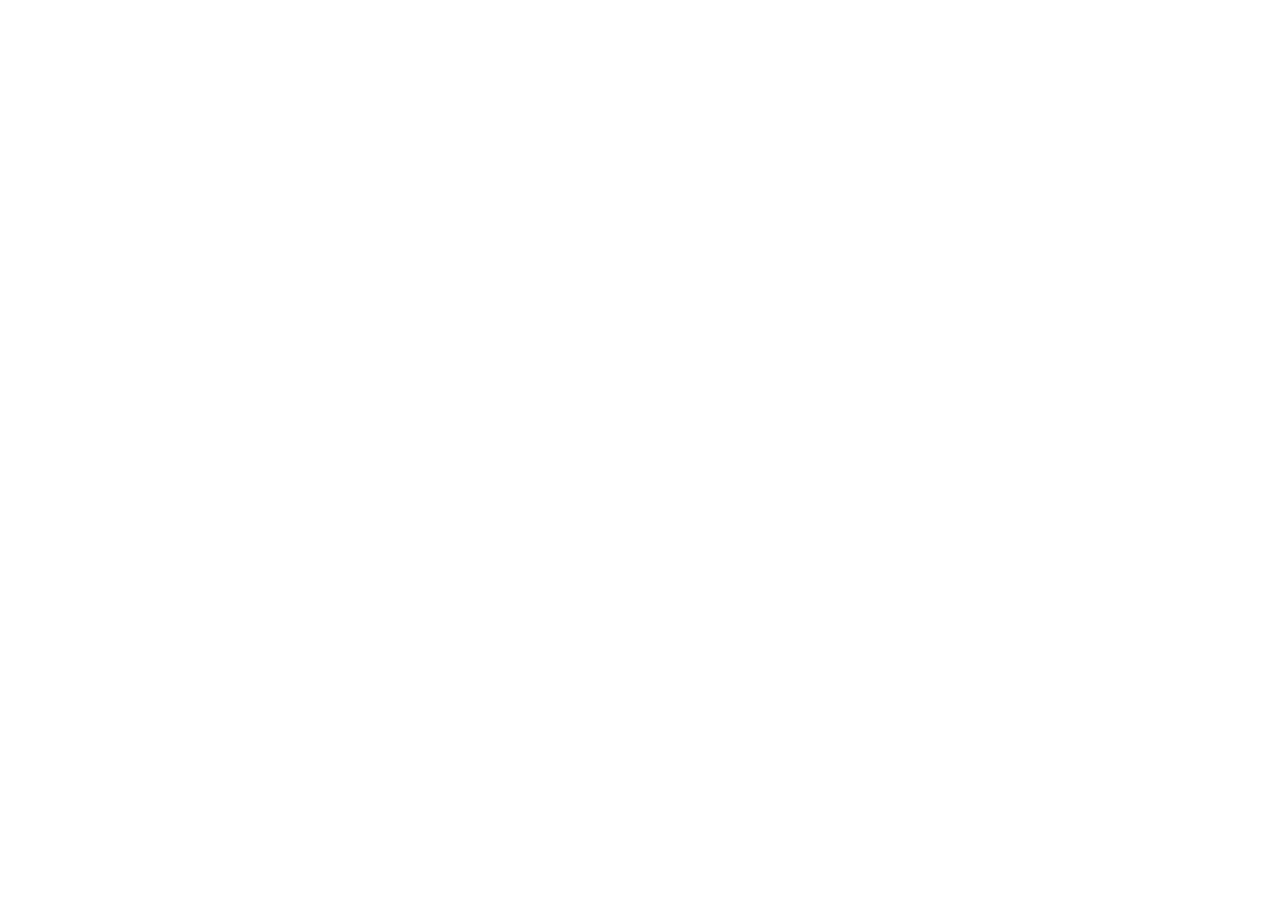
==== index.html @ 9b214fc1 "base structure" ====
<!DOCTYPE html>
<html>
<head>
    <meta charset='utf-8'>
    <meta http-equiv='X-UA-Compatible' content='IE=edge'>
    <title>Page Title</title>
    <meta name='viewport' content='width=device-width, initial-scale=1'>
    <link rel='stylesheet' type='text/css' media='screen' href='main.css'>
    <script src='main.js'></script>
    
</head>
<body>
    
</body>
</html>
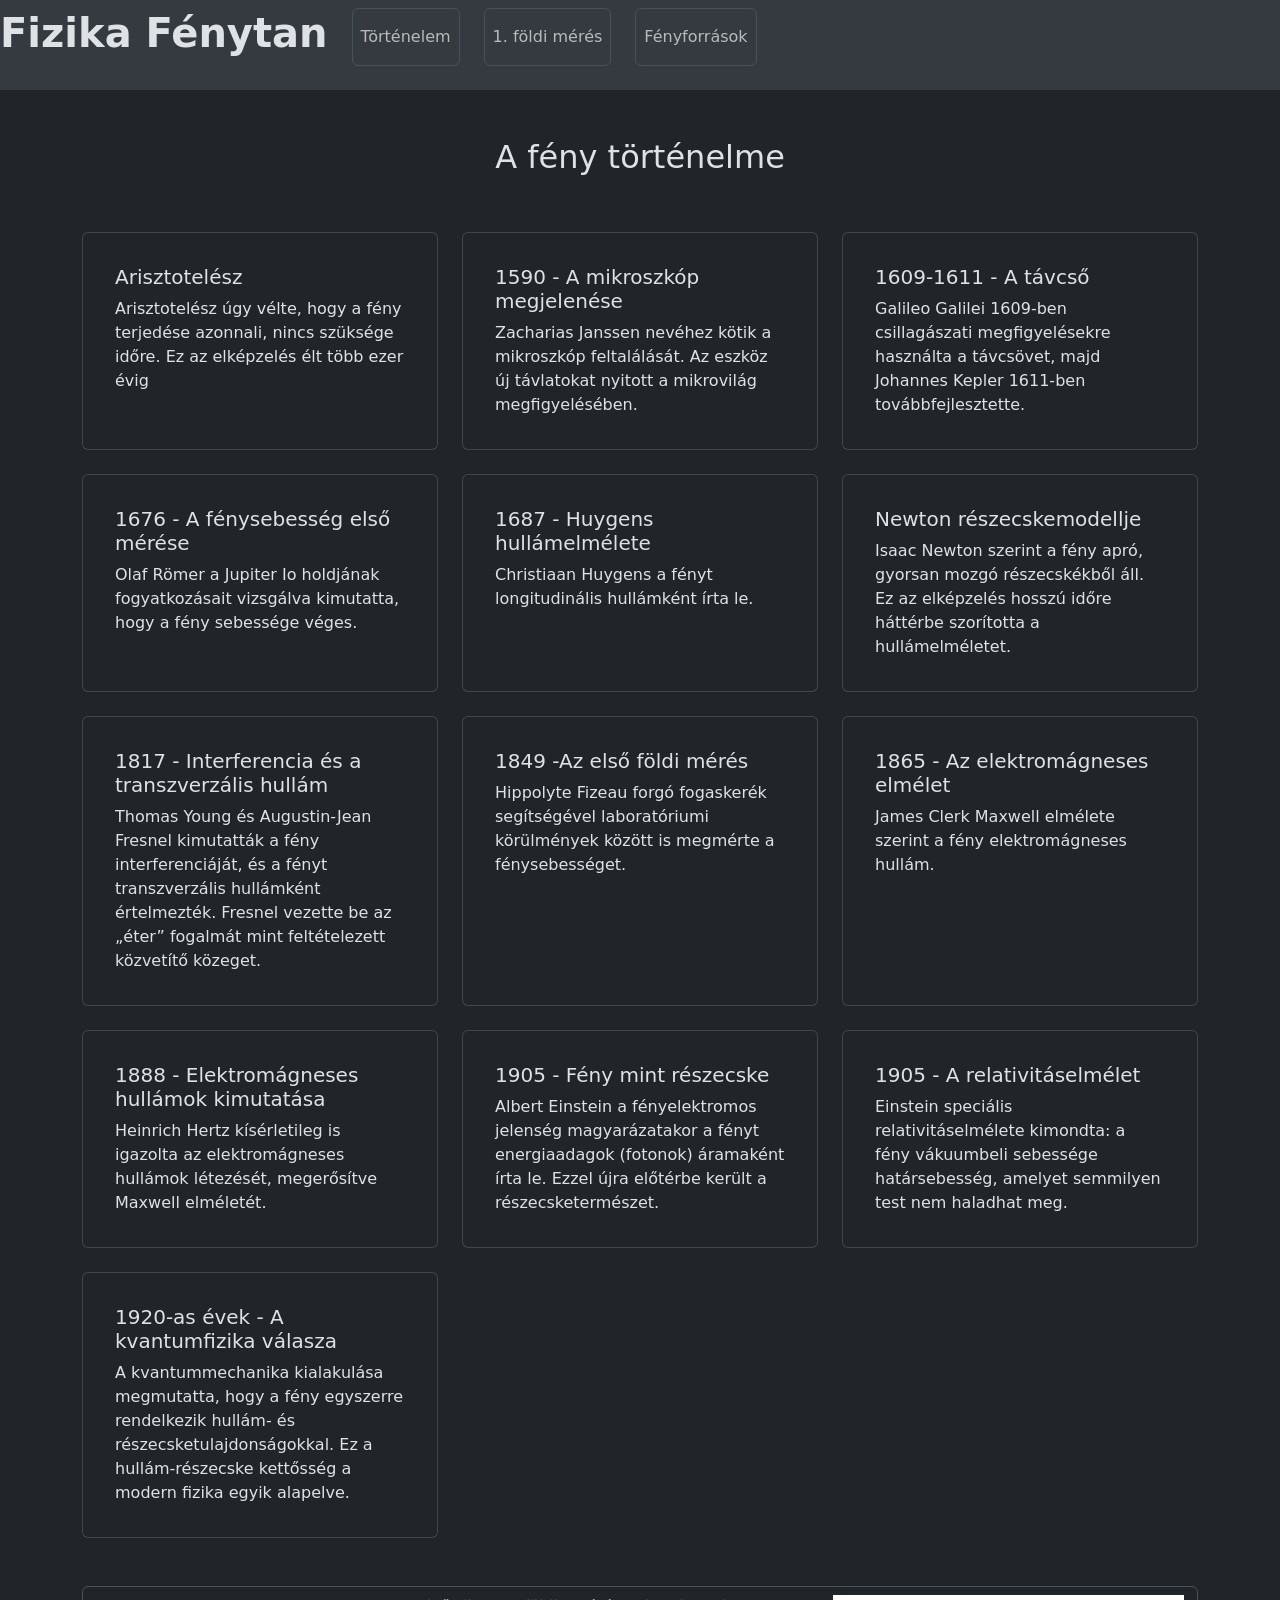
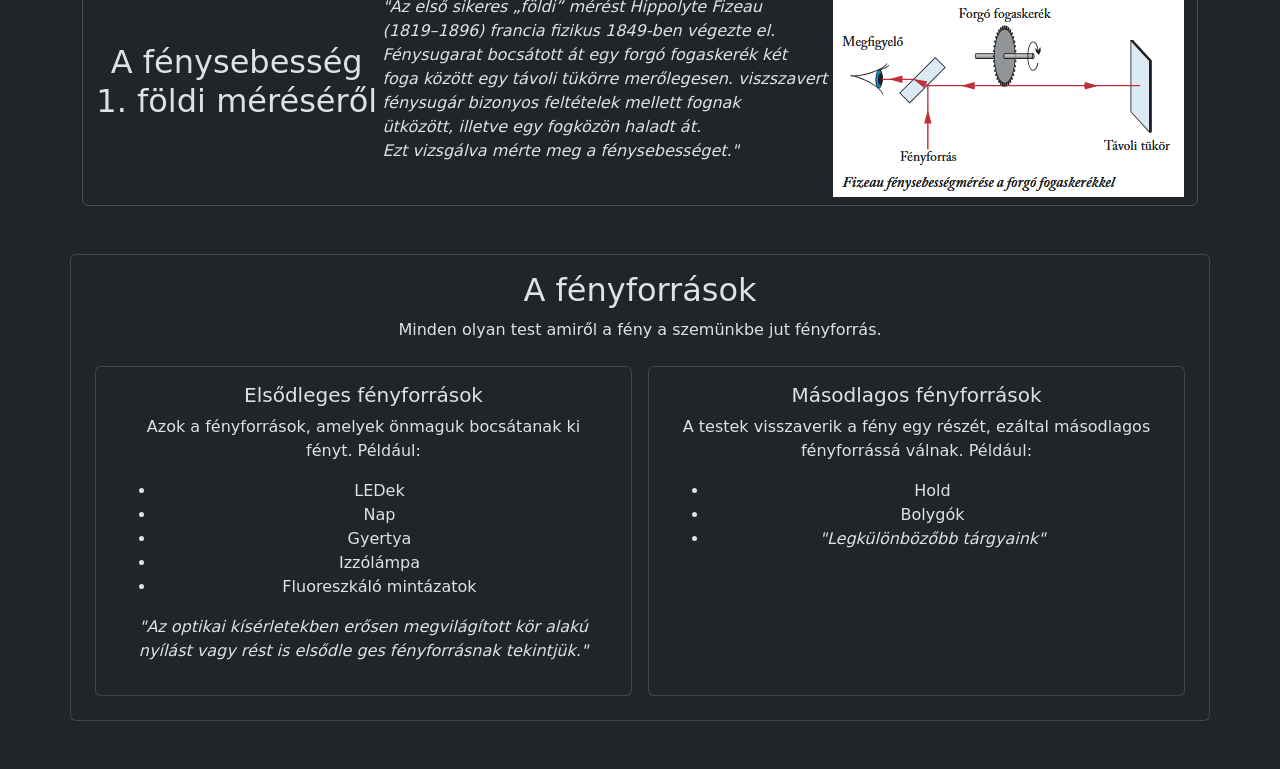
==== commit 2037fdcf: "Beginning with no end in sight" ====
--- a/index.html
+++ b/index.html
@@ -3,13 +3,185 @@
 <head>
     <meta charset='utf-8'>
     <meta http-equiv='X-UA-Compatible' content='IE=edge'>
-    <title>Page Title</title>
+    <title>Fizika - Optika</title>
     <meta name='viewport' content='width=device-width, initial-scale=1'>
-    <link rel='stylesheet' type='text/css' media='screen' href='main.css'>
-    <script src='main.js'></script>
-    
+    <link rel="stylesheet" href="main.css">
+    <link href="https://cdn.jsdelivr.net/npm/bootstrap@5.3.8/dist/css/bootstrap.min.css" rel="stylesheet" integrity="sha384-sRIl4kxILFvY47J16cr9ZwB07vP4J8+LH7qKQnuqkuIAvNWLzeN8tE5YBujZqJLB" crossorigin="anonymous">
 </head>
-<body>
-    
+<body class="text-subtle" data-bs-theme="dark">
+    <script src="https://cdn.jsdelivr.net/npm/bootstrap@5.3.8/dist/js/bootstrap.bundle.min.js" integrity="sha384-FKyoEForCGlyvwx9Hj09JcYn3nv7wiPVlz7YYwJrWVcXK/BmnVDxM+D2scQbITxI" crossorigin="anonymous"></script>
+    <div class="align-middle bg-body-secondary pb-4 mb-5 navbar">
+            <h1 class=""><b>Fizika Fénytan</b></h1>
+            <ul class="navbar-nav me-auto mb-lg-0 list-group-horizontal">
+                <li class="nav-item ms-4 p-2 border rounded-2"><a class="nav-link" href="#tori">Történelem</a></li>
+                <li class="nav-item ms-4 p-2 border rounded-2"><a class="nav-link" href="#foldimeres">1. földi mérés</a></li>
+                <li class="nav-item ms-4 p-2 border rounded-2"><a class="nav-link" href="#fenyforrasok">Fényforrások</a></li>
+            </ul>
+    </div>
+
+
+    <h2 class="text-center mr-4" id="tori">A fény történelme</h2>
+    <div class="container py-5">
+    <div class="row row-cols-1 row-cols-md-2 row-cols-lg-3 g-4">
+        <div class="col">
+            <div class="card h-100 p-3">
+                <div class="card-body">
+                    <h5 class="card-title">Arisztotelész</h5>
+                    <p class="card-text">Arisztotelész úgy vélte, hogy a fény terjedése azonnali, nincs szüksége időre. Ez az elképzelés élt több ezer évig</p>
+                </div>
+            </div>
+        </div>
+        <div class="col">
+            <div class="card h-100 p-3">
+                <div class="card-body">
+                    <h5 class="card-title">1590 - A mikroszkóp megjelenése</h5>
+                    <p class="card-text">Zacharias Janssen nevéhez kötik a mikroszkóp feltalálását. Az eszköz új távlatokat nyitott a mikrovilág megfigyelésében.</p>
+                </div>
+            </div>
+        </div>
+        <div class="col">
+            <div class="card h-100 p-3">
+                <div class="card-body">
+                    <h5 class="card-title">1609-1611 - A távcső</h5>
+                    <p class="card-text">Galileo Galilei 1609-ben csillagászati megfigyelésekre használta a távcsövet, majd Johannes Kepler 1611-ben továbbfejlesztette.</p>
+                </div>
+            </div>
+        </div>
+        <div class="col">
+            <div class="card h-100 p-3">
+                <div class="card-body">
+                    <h5 class="card-title">1676 - A fénysebesség első mérése</h5>
+                    <p class="card-text">Olaf Römer a Jupiter Io holdjának fogyatkozásait vizsgálva kimutatta, hogy a fény sebessége véges.</p>
+                </div>
+            </div>
+        </div>
+        <div class="col">
+            <div class="card h-100 p-3">
+                <div class="card-body">
+                    <h5 class="card-title">1687 - Huygens hullámelmélete</h5>
+                    <p class="card-text">Christiaan Huygens a fényt longitudinális hullámként írta le. </p>
+                </div>
+            </div>
+        </div>
+        <div class="col">
+            <div class="card h-100 p-3">
+                <div class="card-body">
+                    <h5 class="card-title">Newton részecskemodellje</h5>
+                    <p class="card-text">Isaac Newton szerint a fény apró, gyorsan mozgó részecskékből áll. Ez az elképzelés hosszú időre háttérbe szorította a hullámelméletet.</p>
+                </div>
+            </div>
+        </div>
+        <div class="col">
+            <div class="card h-100 p-3">
+                <div class="card-body">
+                    <h5 class="card-title">1817 - Interferencia és a transzverzális hullám</h5>
+                    <p class="card-text">Thomas Young és Augustin-Jean Fresnel kimutatták a fény interferenciáját, és a fényt transzverzális hullámként értelmezték. Fresnel vezette be az „éter” fogalmát mint feltételezett közvetítő közeget.</p>
+                </div>
+            </div>
+        </div>
+        <div class="col">
+            <div class="card h-100 p-3">
+                <div class="card-body">
+                    <h5 class="card-title">1849 -Az első földi mérés</h5>
+                    <p class="card-text">Hippolyte Fizeau forgó fogaskerék segítségével laboratóriumi körülmények között is megmérte a fénysebességet.</p>
+
+                </div>
+            </div>
+        </div>
+        <div class="col">
+            <div class="card h-100 p-3">
+                <div class="card-body">
+                    <h5 class="card-title">1865 - Az elektromágneses elmélet</h5>
+                    <p class="card-text">James Clerk Maxwell elmélete szerint a fény elektromágneses hullám.</p>
+                </div>
+            </div>
+        </div>
+        <div class="col">
+            <div class="card h-100 p-3">
+                <div class="card-body">
+                    <h5 class="card-title">1888 - Elektromágneses hullámok kimutatása</h5>
+                    <p class="card-text">Heinrich Hertz kísérletileg is igazolta az elektromágneses hullámok létezését, megerősítve Maxwell elméletét.</p>
+                </div>
+            </div>
+        </div>
+        <div class="col">
+            <div class="card h-100 p-3">
+                <div class="card-body">
+                    <h5 class="card-title">1905 - Fény mint részecske</h5>
+                    <p class="card-text">Albert Einstein a fényelektromos jelenség magyarázatakor a fényt energiaadagok (fotonok) áramaként írta le. Ezzel újra előtérbe került a részecsketermészet.</p>
+                </div>
+            </div>
+        </div>
+        <div class="col">
+            <div class="card h-100 p-3">
+                <div class="card-body">
+                    <h5 class="card-title">1905 - A relativitáselmélet</h5>
+                    <p class="card-text">Einstein speciális relativitáselmélete kimondta: a fény vákuumbeli sebessége határsebesség, amelyet semmilyen test nem haladhat meg.</p>
+                </div>
+            </div>
+        </div>
+        <div class="col">
+            <div class="card h-100 p-3">
+                <div class="card-body">
+                    <h5 class="card-title">1920-as évek - A kvantumfizika válasza</h5>
+                    <p class="card-text">A kvantummechanika kialakulása megmutatta, hogy a fény egyszerre rendelkezik hullám- és részecsketulajdonságokkal. Ez a hullám-részecske kettősség a modern fizika egyik alapelve.</p>
+                </div>
+            </div>
+        </div>
+    </div>
+    <div class="d-flex justify-content-between border rounded-2 p-2 mt-5">
+    <h2 class="text-center mt-5 align-middle mx-auto" id="foldimeres">A fénysebesség <br>1. földi méréséről</h2>
+        <p class="card-text"><i>"Az első sikeres „földi” mérést Hippolyte Fizeau<br>
+(1819–1896) francia fizikus 1849-ben végezte el.<br>
+Fénysugarat bocsátott át egy forgó fogaskerék két<br>
+foga között egy távoli tükörre merőlegesen. viszszavert <br>
+fénysugár bizonyos feltételek mellett fognak<br>
+ütközött, illetve egy fogközön haladt át.<br>
+Ezt vizsgálva mérte meg a fénysebességet."</i></p>
+    <img src="fenysebmeres.png" class="mx-auto img-fluid">
+
+    </div>
+<div class="row text-center mt-5" id="fenyforrasok">
+    <div class="col card">
+        <div class="card-body">
+            <h2 class="card-title ">A fényforrások</h2>
+            <p class="card-text">Minden olyan test amiről a fény a szemünkbe jut fényforrás.</p>
+            <div class="row">
+                <div class="col card m-2">
+                    <div class="card-body">
+                        <h5 class="card-title">Elsődleges fényforrások</h5>
+                        <p class="card-text">Azok a fényforrások, amelyek önmaguk bocsátanak ki fényt. Például:
+                            <ul>
+                                <li>LEDek</li>
+                                <li>Nap</li>
+                                <li>Gyertya</li>
+                                <li>Izzólámpa</li>
+                                <li>Fluoreszkáló mintázatok</li>
+                                
+                            </ul>
+                            <i>"Az optikai kísérletekben erősen
+megvilágított kör alakú nyílást vagy rést is elsődle
+ges fényforrásnak tekintjük."</i>
+                        </p>
+                    </div>
+                </div>
+                <div class="col card m-2">
+                    <div class="card-body">
+                        <h5 class="card-title">Másodlagos fényforrások</h5>
+                        <p class="card-text">A testek visszaverik a fény egy részét, ezáltal másodlagos fényforrássá válnak. Például:
+                            <ul>
+                                <li>Hold</li>
+                                <li>Bolygók</li>
+                                <li><i>"Legkülönbözőbb tárgyaink"</i></li>
+                            </ul>
+                        </p>
+                    </div>
+                </div>
+            </div>
+        </div>
+    </div>
+</div>
+</div>
+
 </body>
 </html>
--- a/main.css
+++ b/main.css
@@ -0,0 +1,4 @@
+.card{
+    backdrop-filter: blur(6px);
+}
+
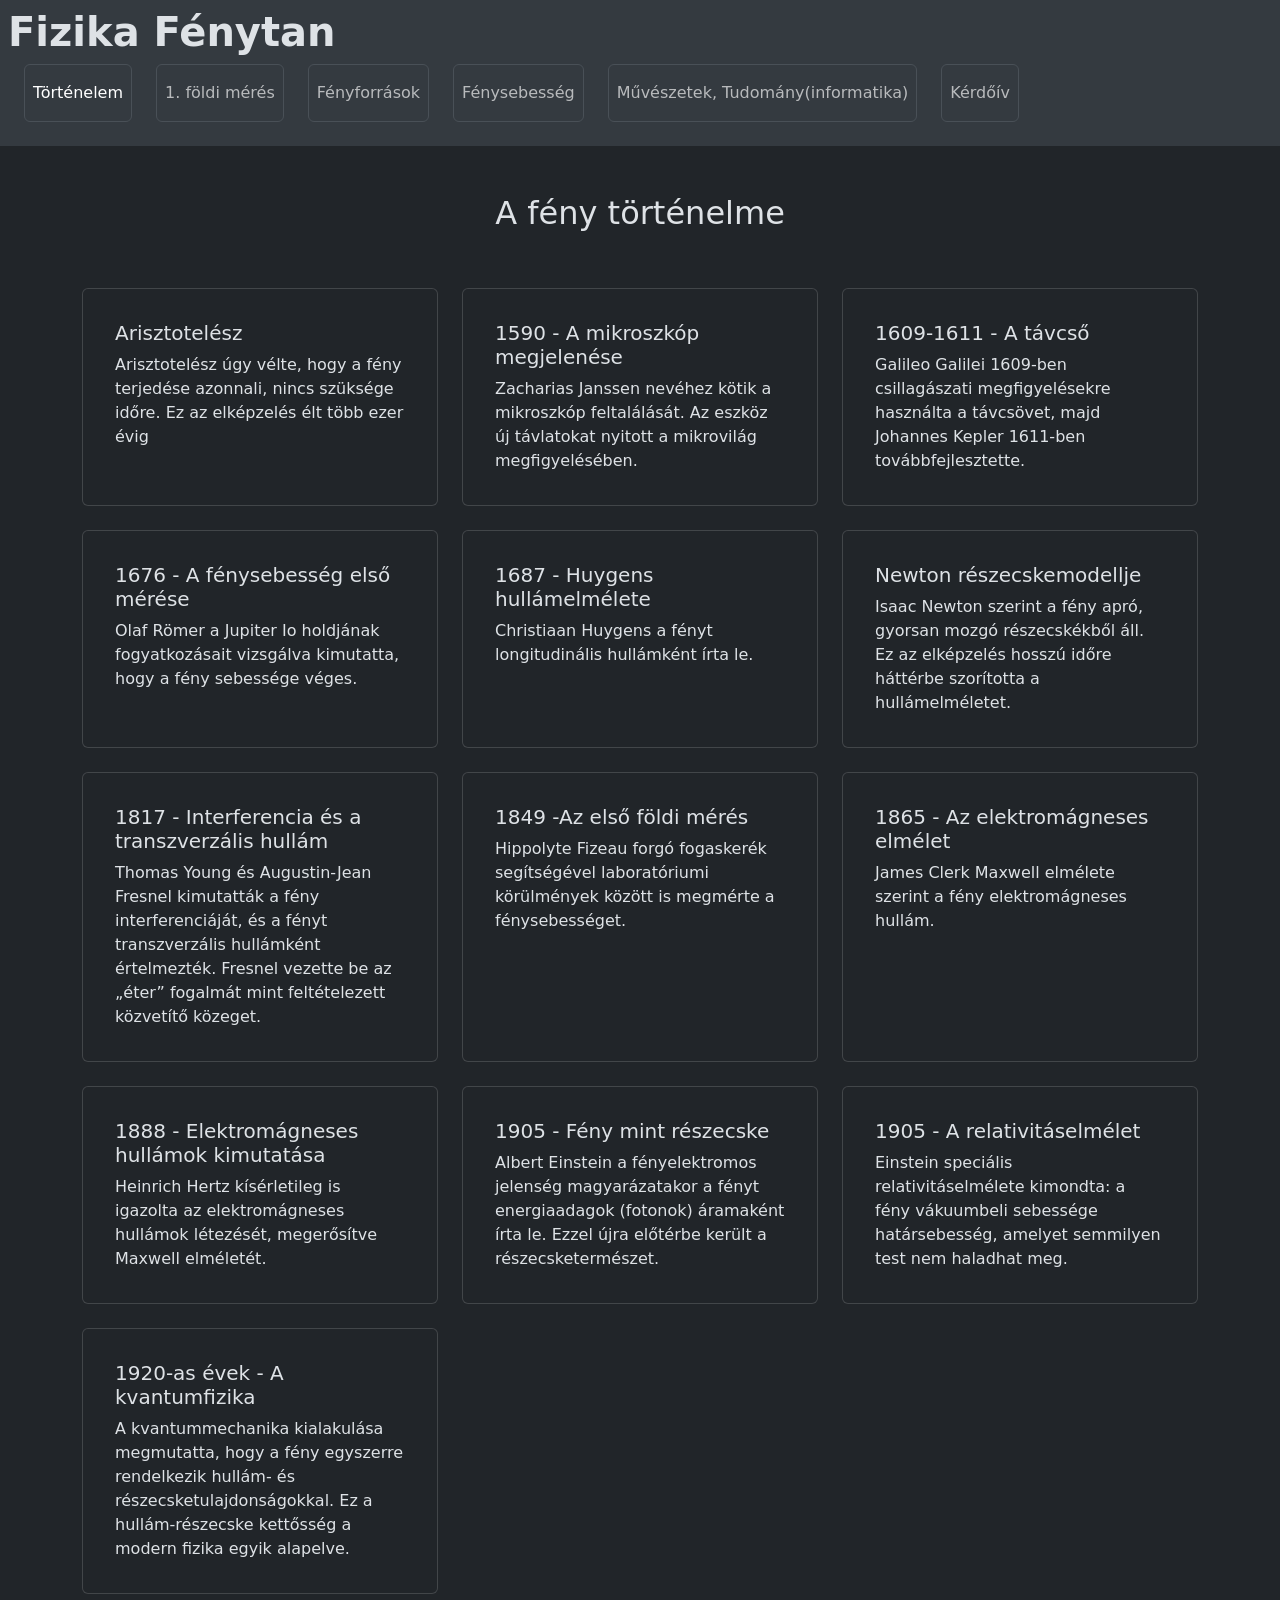
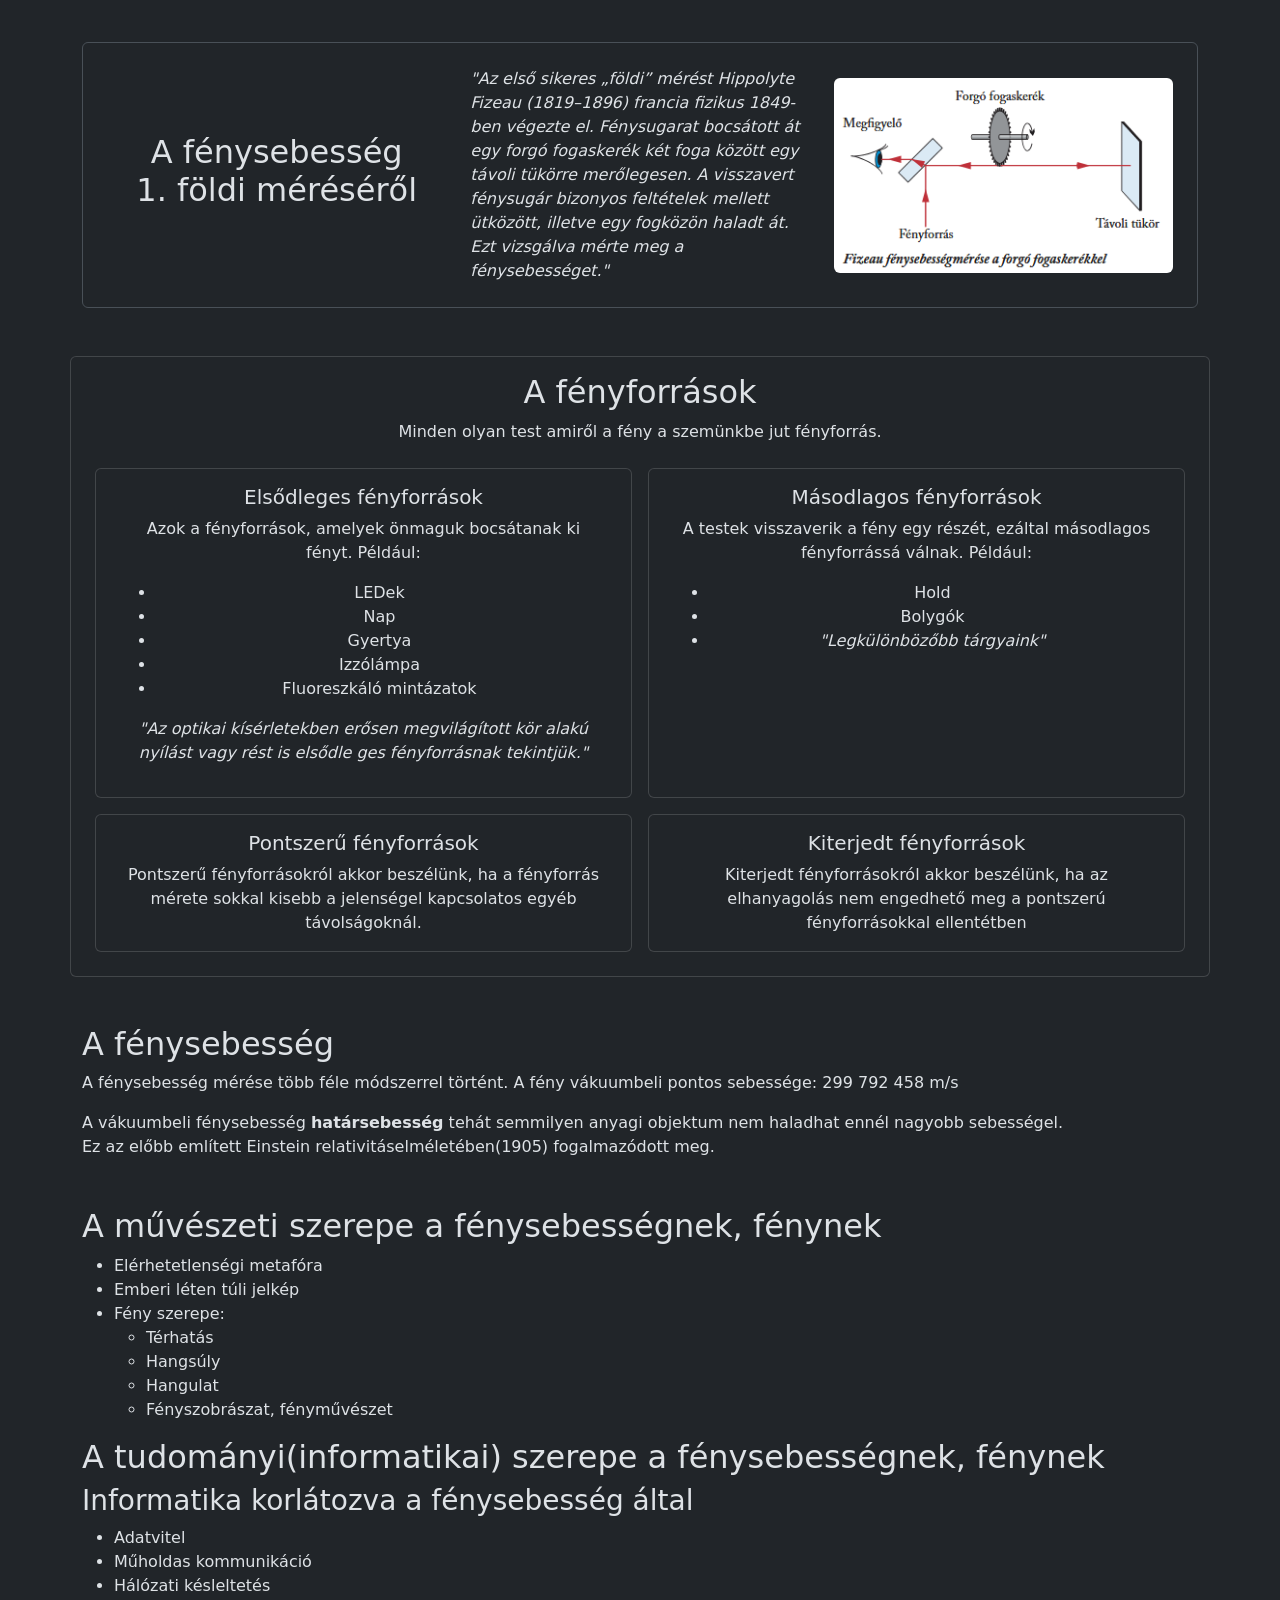
==== commit 2d30b1a7: "cccxc" ====
--- a/index.html
+++ b/index.html
@@ -8,14 +8,18 @@
     <link rel="stylesheet" href="main.css">
     <link href="https://cdn.jsdelivr.net/npm/bootstrap@5.3.8/dist/css/bootstrap.min.css" rel="stylesheet" integrity="sha384-sRIl4kxILFvY47J16cr9ZwB07vP4J8+LH7qKQnuqkuIAvNWLzeN8tE5YBujZqJLB" crossorigin="anonymous">
 </head>
-<body class="text-subtle" data-bs-theme="dark">
+<body class="text-subtle" data-bs-theme="dark" data-bs-spy="scroll" data-bs-target=".navbar">
     <script src="https://cdn.jsdelivr.net/npm/bootstrap@5.3.8/dist/js/bootstrap.bundle.min.js" integrity="sha384-FKyoEForCGlyvwx9Hj09JcYn3nv7wiPVlz7YYwJrWVcXK/BmnVDxM+D2scQbITxI" crossorigin="anonymous"></script>
-    <div class="align-middle bg-body-secondary pb-4 mb-5 navbar">
-            <h1 class=""><b>Fizika Fénytan</b></h1>
-            <ul class="navbar-nav me-auto mb-lg-0 list-group-horizontal">
+    <div class="align-middle bg-body-secondary pb-4 mb-5 navbar sticky-top">
+            <h1 class="ms-2"><b>Fizika Fénytan</b></h1>
+            <ul class="navbar-nav me-auto mb-lg-0 list-group-horizontal ">
                 <li class="nav-item ms-4 p-2 border rounded-2"><a class="nav-link" href="#tori">Történelem</a></li>
                 <li class="nav-item ms-4 p-2 border rounded-2"><a class="nav-link" href="#foldimeres">1. földi mérés</a></li>
                 <li class="nav-item ms-4 p-2 border rounded-2"><a class="nav-link" href="#fenyforrasok">Fényforrások</a></li>
+                <li class="nav-item ms-4 p-2 border rounded-2"><a class="nav-link" href="#fenysebesseg">Fénysebesség</a></li>
+                <li class="nav-item ms-4 p-2 border rounded-2"><a class="nav-link" href="#muveszet_tudomany">Művészetek, Tudomány(informatika)</a></li>
+                <li class="nav-item ms-4 p-2 border rounded-2"><a class="nav-link" href="#kerdoiv">Kérdőív</a></li>
+
             </ul>
     </div>
 
@@ -123,24 +127,46 @@
         <div class="col">
             <div class="card h-100 p-3">
                 <div class="card-body">
-                    <h5 class="card-title">1920-as évek - A kvantumfizika válasza</h5>
+                    <h5 class="card-title">1920-as évek - A kvantumfizika</h5>
                     <p class="card-text">A kvantummechanika kialakulása megmutatta, hogy a fény egyszerre rendelkezik hullám- és részecsketulajdonságokkal. Ez a hullám-részecske kettősség a modern fizika egyik alapelve.</p>
                 </div>
             </div>
         </div>
     </div>
-    <div class="d-flex justify-content-between border rounded-2 p-2 mt-5">
-    <h2 class="text-center mt-5 align-middle mx-auto" id="foldimeres">A fénysebesség <br>1. földi méréséről</h2>
-        <p class="card-text"><i>"Az első sikeres „földi” mérést Hippolyte Fizeau<br>
-(1819–1896) francia fizikus 1849-ben végezte el.<br>
-Fénysugarat bocsátott át egy forgó fogaskerék két<br>
-foga között egy távoli tükörre merőlegesen. viszszavert <br>
-fénysugár bizonyos feltételek mellett fognak<br>
-ütközött, illetve egy fogközön haladt át.<br>
-Ezt vizsgálva mérte meg a fénysebességet."</i></p>
-    <img src="fenysebmeres.png" class="mx-auto img-fluid">
-
-    </div>
+    
+<div class="container border rounded-2 p-4 mt-5">
+  <div class="row align-items-center g-4">
+
+    <div class="col-12 col-lg-4 text-center">
+      <h2 id="foldimeres">
+        A fénysebesség <br>
+        1. földi méréséről
+      </h2>
+    </div>
+
+    <div class="col-12 col-lg-4">
+      <p class="card-text">
+        <i>
+          "Az első sikeres „földi” mérést Hippolyte Fizeau (1819–1896)
+          francia fizikus 1849-ben végezte el.
+          Fénysugarat bocsátott át egy forgó fogaskerék két
+          foga között egy távoli tükörre merőlegesen.
+          A visszavert fénysugár bizonyos feltételek mellett
+          ütközött, illetve egy fogközön haladt át.
+          Ezt vizsgálva mérte meg a fénysebességet."
+        </i>
+      </p>
+    </div>
+
+    <div class="col-12 col-lg-4 text-center">
+      <img src="fenysebmeres.png"
+           class="img-fluid rounded"
+           alt="Fizeau fénysebesség mérése">
+    </div>
+
+  </div>
+</div>
+    
 <div class="row text-center mt-5" id="fenyforrasok">
     <div class="col card">
         <div class="card-body">
@@ -178,9 +204,57 @@
                     </div>
                 </div>
             </div>
+            <div class="row">
+                <div class="col card m-2">
+                    <div class="card-body">
+                        <h5 class="card-title">Pontszerű fényforrások</h5>
+                        <p class="card-text">
+                            Pontszerű fényforrásokról akkor beszélünk, ha a fényforrás mérete sokkal kisebb a jelenségel kapcsolatos egyéb távolságoknál.
+                        </p>
+                    </div>
+                </div>
+                <div class="col card m-2">
+                    <div class="card-body">
+                        <h5 class="card-title">Kiterjedt fényforrások</h5>
+                        <p class="card-text">
+                            Kiterjedt fényforrásokról akkor beszélünk, ha az elhanyagolás nem engedhető meg a pontszerú fényforrásokkal ellentétben
+                        </p>
+                    </div>
+                </div>
+            </div>
         </div>
     </div>
 </div>
+<div class="">
+<section id="fenysebesseg" class="mt-5">
+    <h2>A fénysebesség</h2>
+    <p>A fénysebesség mérése több féle módszerrel történt. A fény vákuumbeli pontos sebessége: 299 792 458 m/s</p>
+    <p>A vákuumbeli fénysebesség <b>határsebesség</b> tehát semmilyen anyagi objektum nem haladhat ennél nagyobb sebességel. <br>Ez az előbb említett Einstein relativitáselméletében(1905) fogalmazódott meg.</p>
+</section>
+
+<section id="muveszet_tudomany" class="mt-5">
+    <h2>A művészeti szerepe a fénysebességnek, fénynek</h2>
+    <ul>
+        <li>Elérhetetlenségi metafóra</li>
+        <li>Emberi léten túli jelkép</li>
+        <li>Fény szerepe:<ul class="list-group-horizontal">
+            <li>Térhatás</li>
+            <li>Hangsúly</li>
+            <li>Hangulat</li>
+            <li>Fényszobrászat, fényművészet</li>
+        </ul></li>
+    </ul>
+    <h2>A tudományi(informatikai) szerepe a fénysebességnek, fénynek</h2>
+    <h3 >Informatika korlátozva a fénysebesség által</h3>
+    <ul>
+        
+        <li>Adatvitel</li>
+        <li>Műholdas kommunikáció</li>
+        <li>Hálózati késleltetés</li>
+    </ul>
+</section>
+
+<iframe id="kerdoiv" src="https://docs.google.com/forms/d/e/1FAIpQLSfnh_zY87YkISg59Ysi9zrz9eTMYHwk6Y75wHYA9SEYA4XOfg/viewform?embedded=true" width="640" height="800" frameborder="0" marginheight="0" marginwidth="0">Loading…</iframe></div>
 </div>
 
 </body>
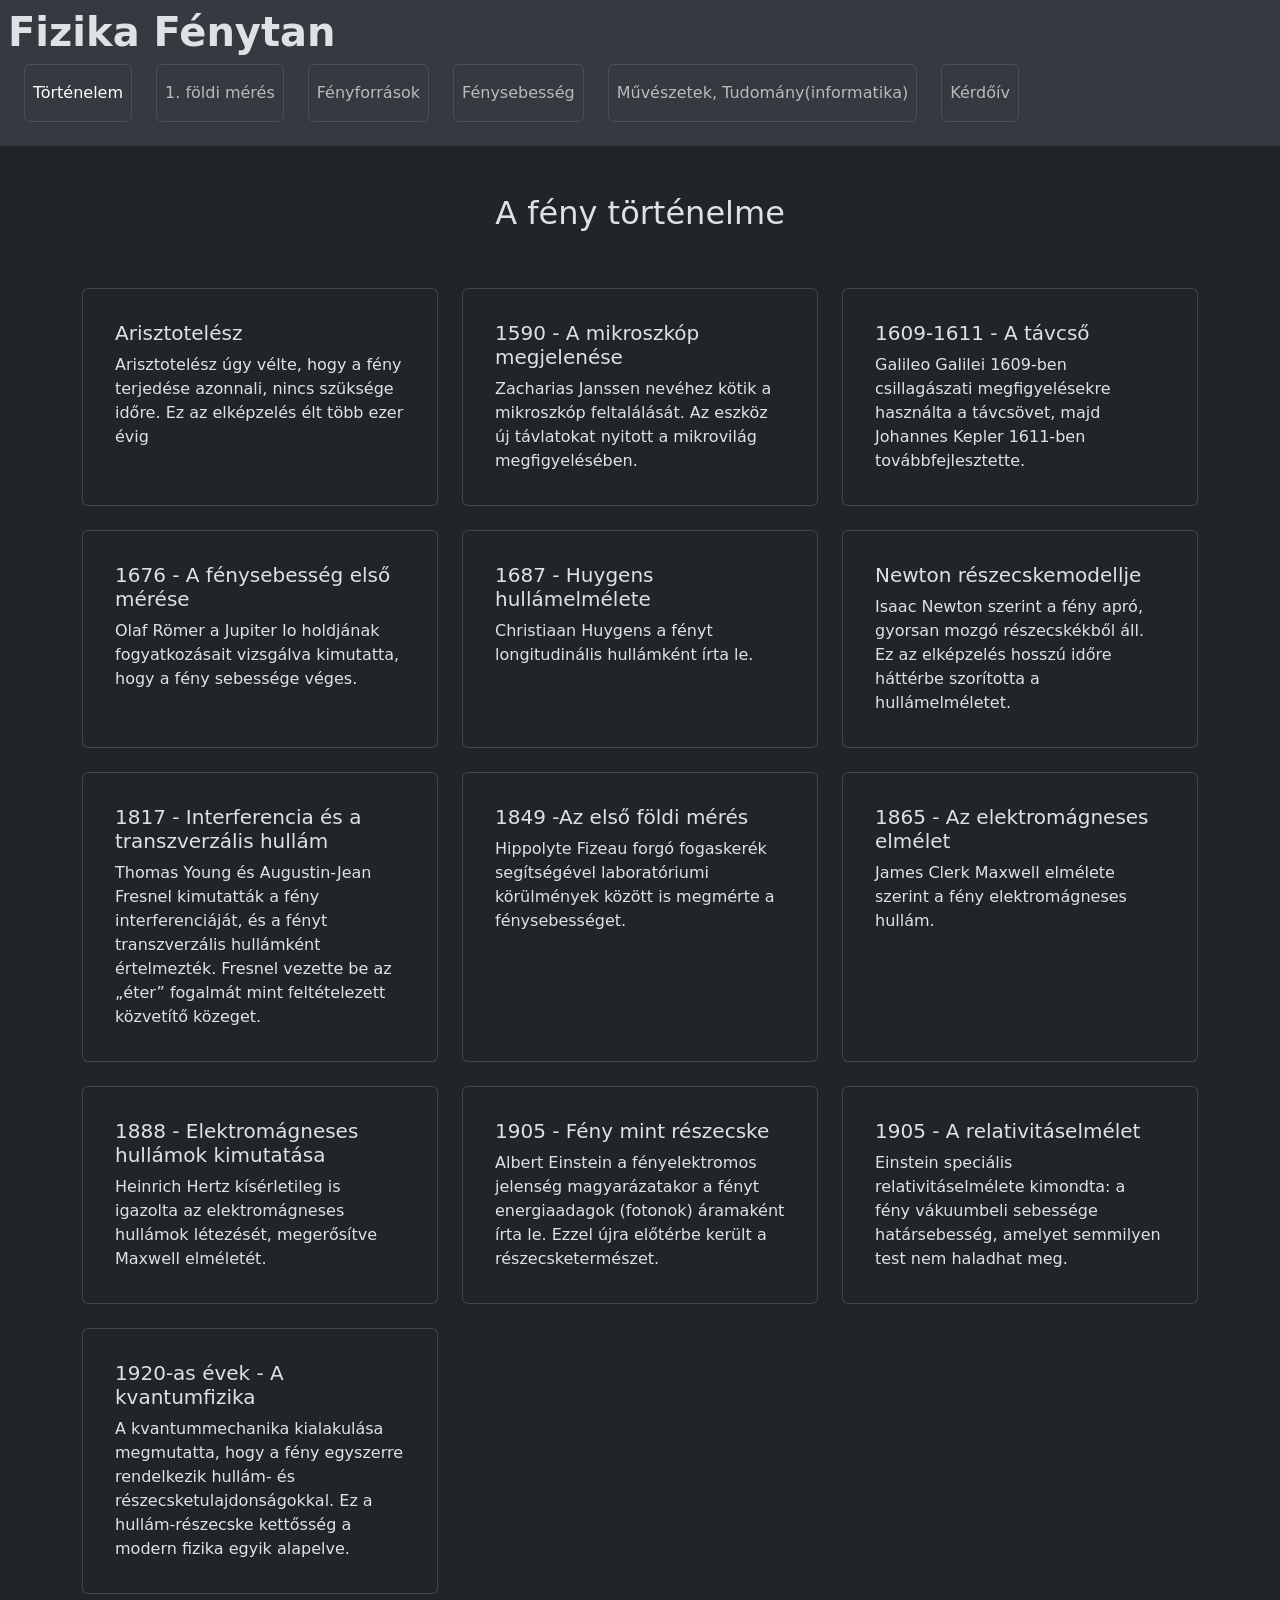
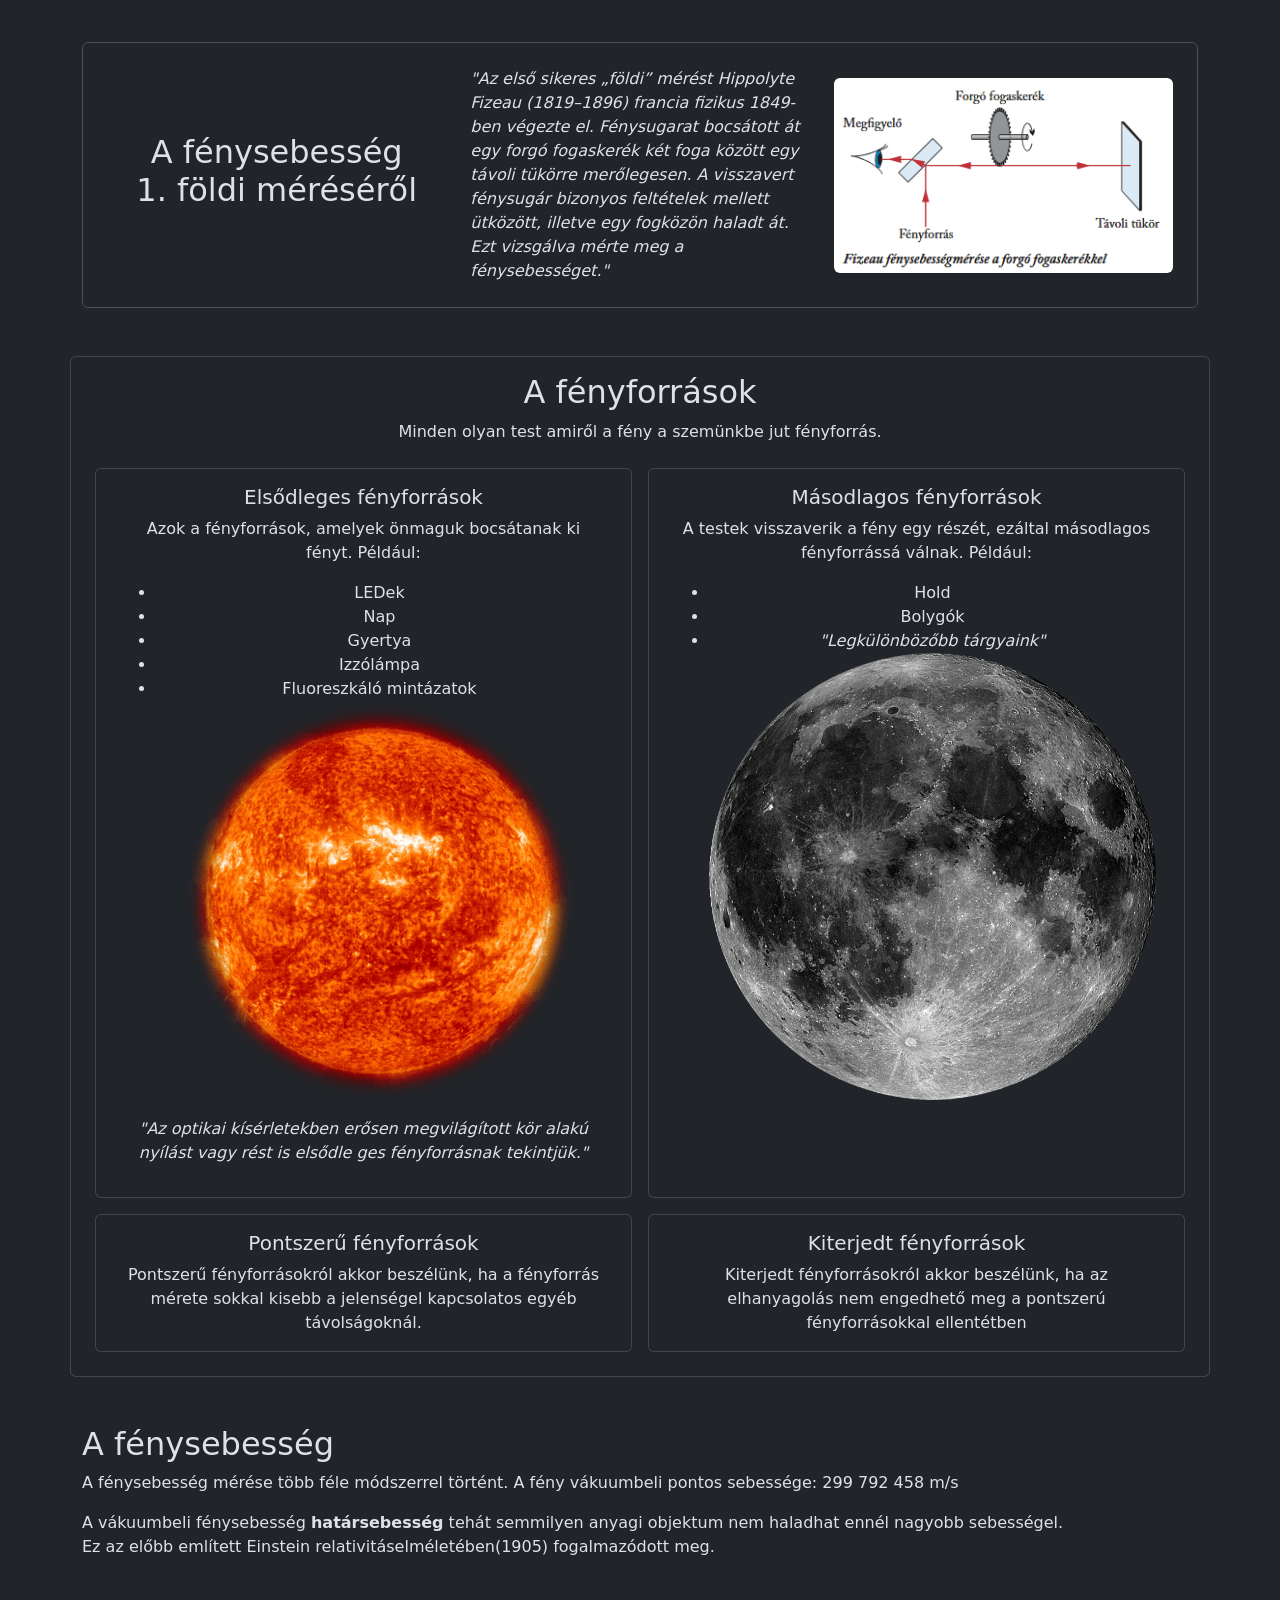
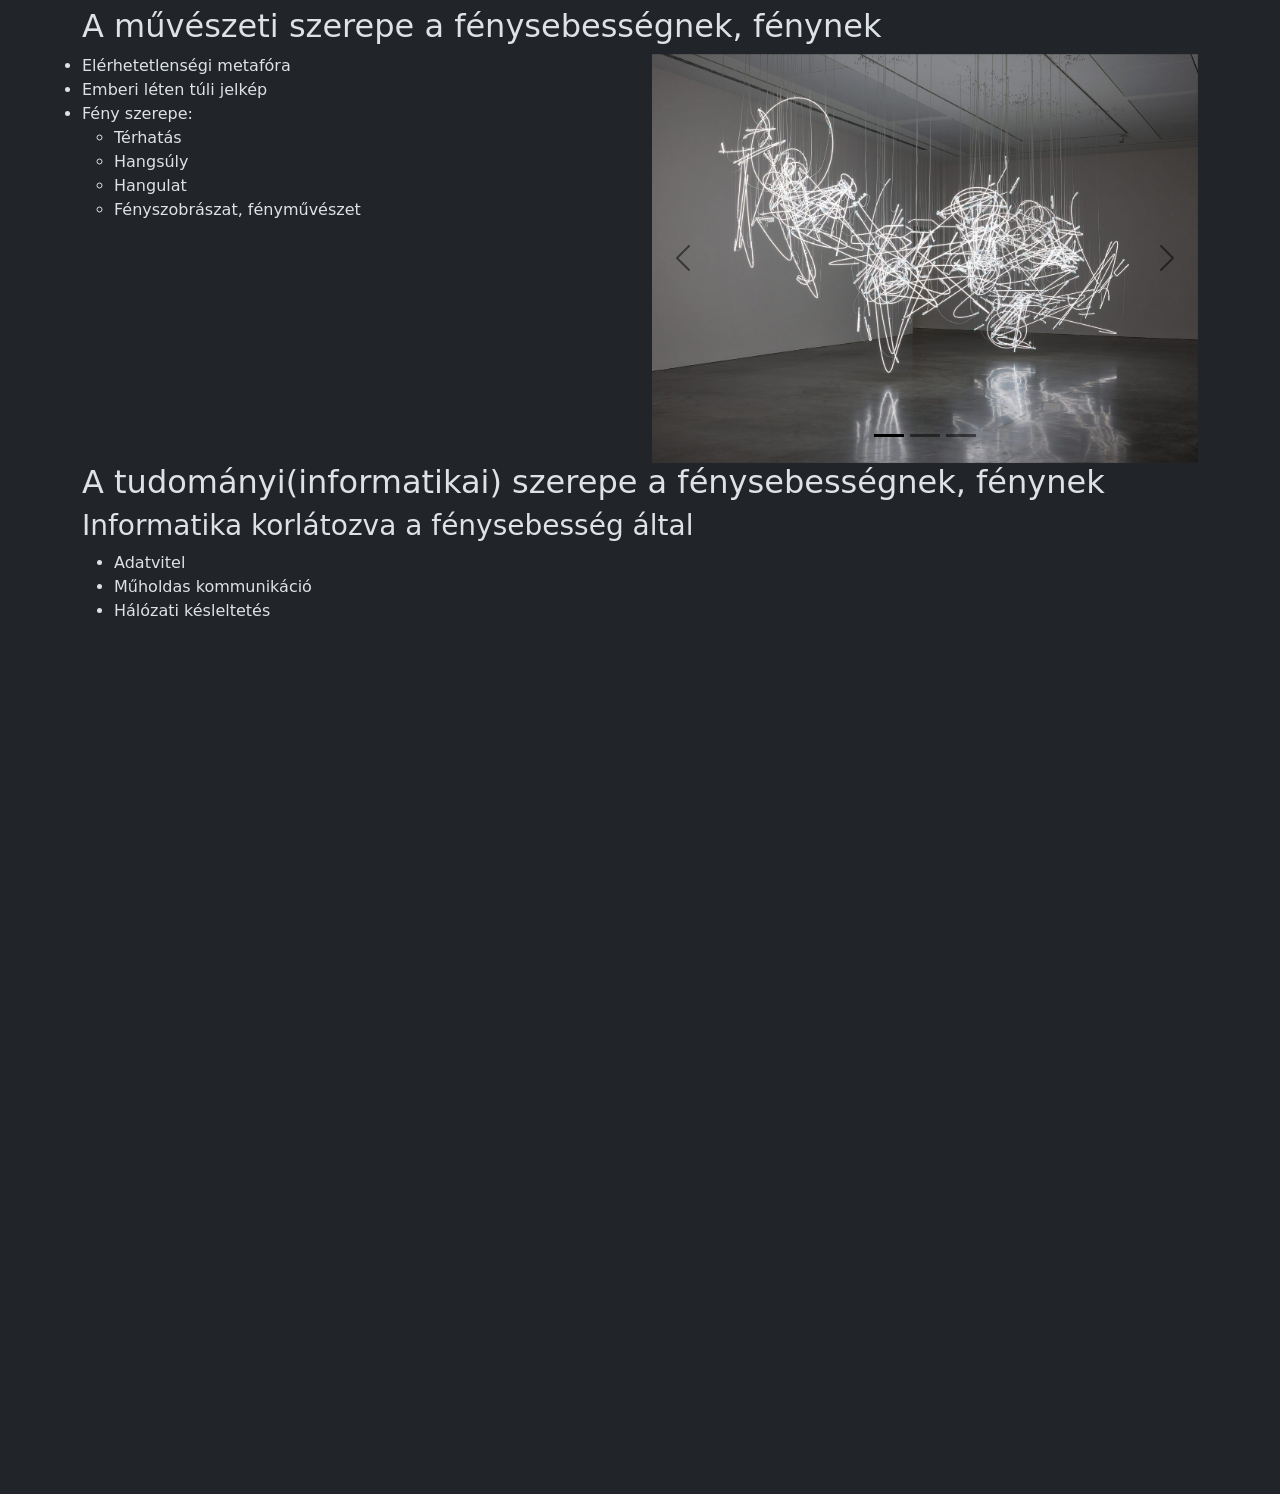
==== commit 2febae27: "Images" ====
--- a/index.html
+++ b/index.html
@@ -183,7 +183,7 @@
                                 <li>Gyertya</li>
                                 <li>Izzólámpa</li>
                                 <li>Fluoreszkáló mintázatok</li>
-                                
+                                <img class="img-fluid rounded" src="sun.png" alt=""  height="400">
                             </ul>
                             <i>"Az optikai kísérletekben erősen
 megvilágított kör alakú nyílást vagy rést is elsődle
@@ -199,6 +199,7 @@
                                 <li>Hold</li>
                                 <li>Bolygók</li>
                                 <li><i>"Legkülönbözőbb tárgyaink"</i></li>
+                                <img class="img-fluid rounded" src="moon.png" alt="" height="400">
                             </ul>
                         </p>
                     </div>
@@ -234,7 +235,8 @@
 
 <section id="muveszet_tudomany" class="mt-5">
     <h2>A művészeti szerepe a fénysebességnek, fénynek</h2>
-    <ul>
+    <div class="row">
+    <ul class="col">
         <li>Elérhetetlenségi metafóra</li>
         <li>Emberi léten túli jelkép</li>
         <li>Fény szerepe:<ul class="list-group-horizontal">
@@ -244,6 +246,34 @@
             <li>Fényszobrászat, fényművészet</li>
         </ul></li>
     </ul>
+<div id="carouselExample" class="carousel slide col">
+      <div class="carousel-indicators">
+    <button type="button" data-bs-target="#carouselExampleIndicators" data-bs-slide-to="0" class="active" aria-current="true" aria-label="Slide 1"></button>
+    <button type="button" data-bs-target="#carouselExampleIndicators" data-bs-slide-to="1" aria-label="Slide 2"></button>
+    <button type="button" data-bs-target="#carouselExampleIndicators" data-bs-slide-to="2" aria-label="Slide 3"></button>
+  </div>
+  <div class="carousel-inner">
+    <div class="carousel-item active">
+      <img src="light_sculpt_1.jpg" class="d-block w-100" alt="...">
+    </div>
+    <div class="carousel-item">
+      <img src="light_sculpt_2.jpg" class="d-block w-100" alt="...">
+    </div>
+    <div class="carousel-item">
+      <img src="light_sculpt_3.jpg" class="d-block w-100" alt="...">
+    </div>
+  </div>
+  <button class="carousel-control-prev" type="button" data-bs-target="#carouselExample" data-bs-slide="prev">
+    <span class="carousel-control-prev-icon white" aria-hidden="true"></span>
+    <span class="visually-hidden">Previous</span>
+  </button>
+  <button class="carousel-control-next" type="button" data-bs-target="#carouselExample" data-bs-slide="next">
+    <span class="carousel-control-next-icon white" aria-hidden="true"></span>
+    <span class="visually-hidden">Next</span>
+  </button>
+</div>
+</div>
+    </div>
     <h2>A tudományi(informatikai) szerepe a fénysebességnek, fénynek</h2>
     <h3 >Informatika korlátozva a fénysebesség által</h3>
     <ul>
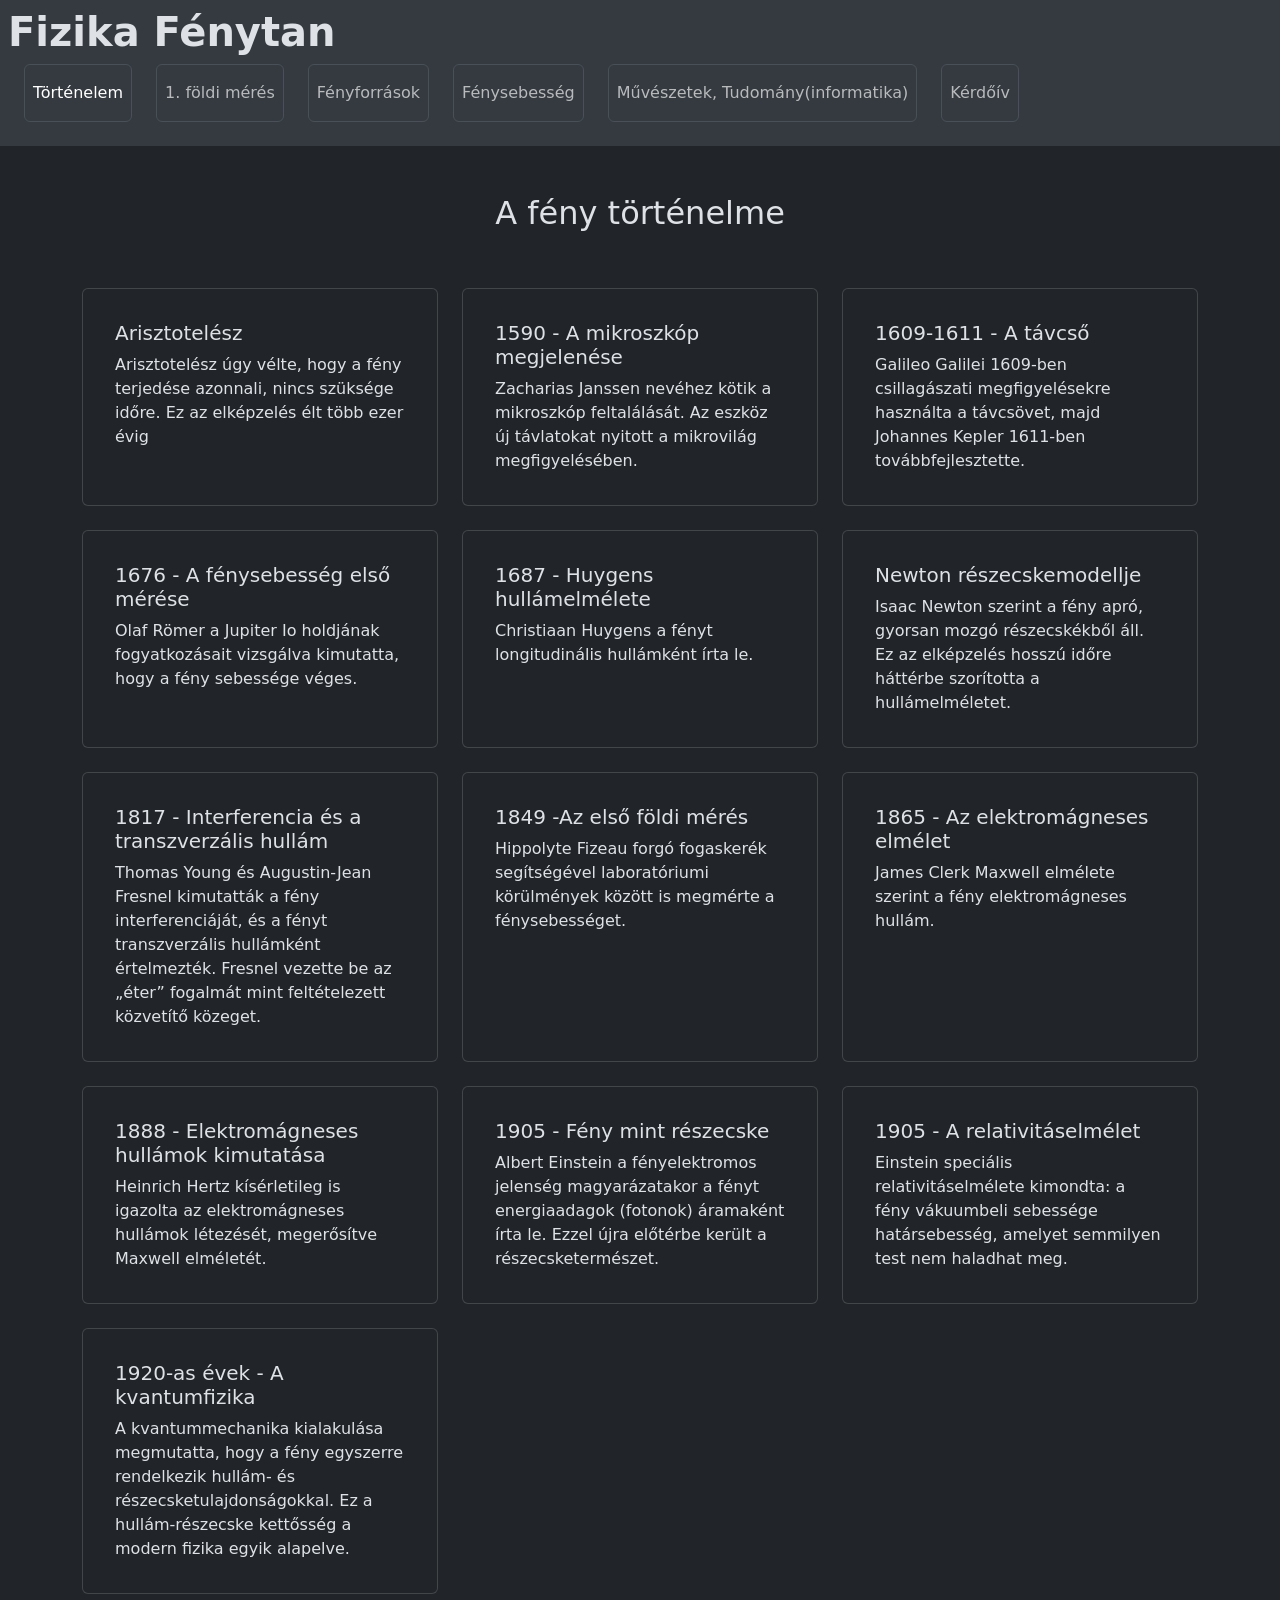
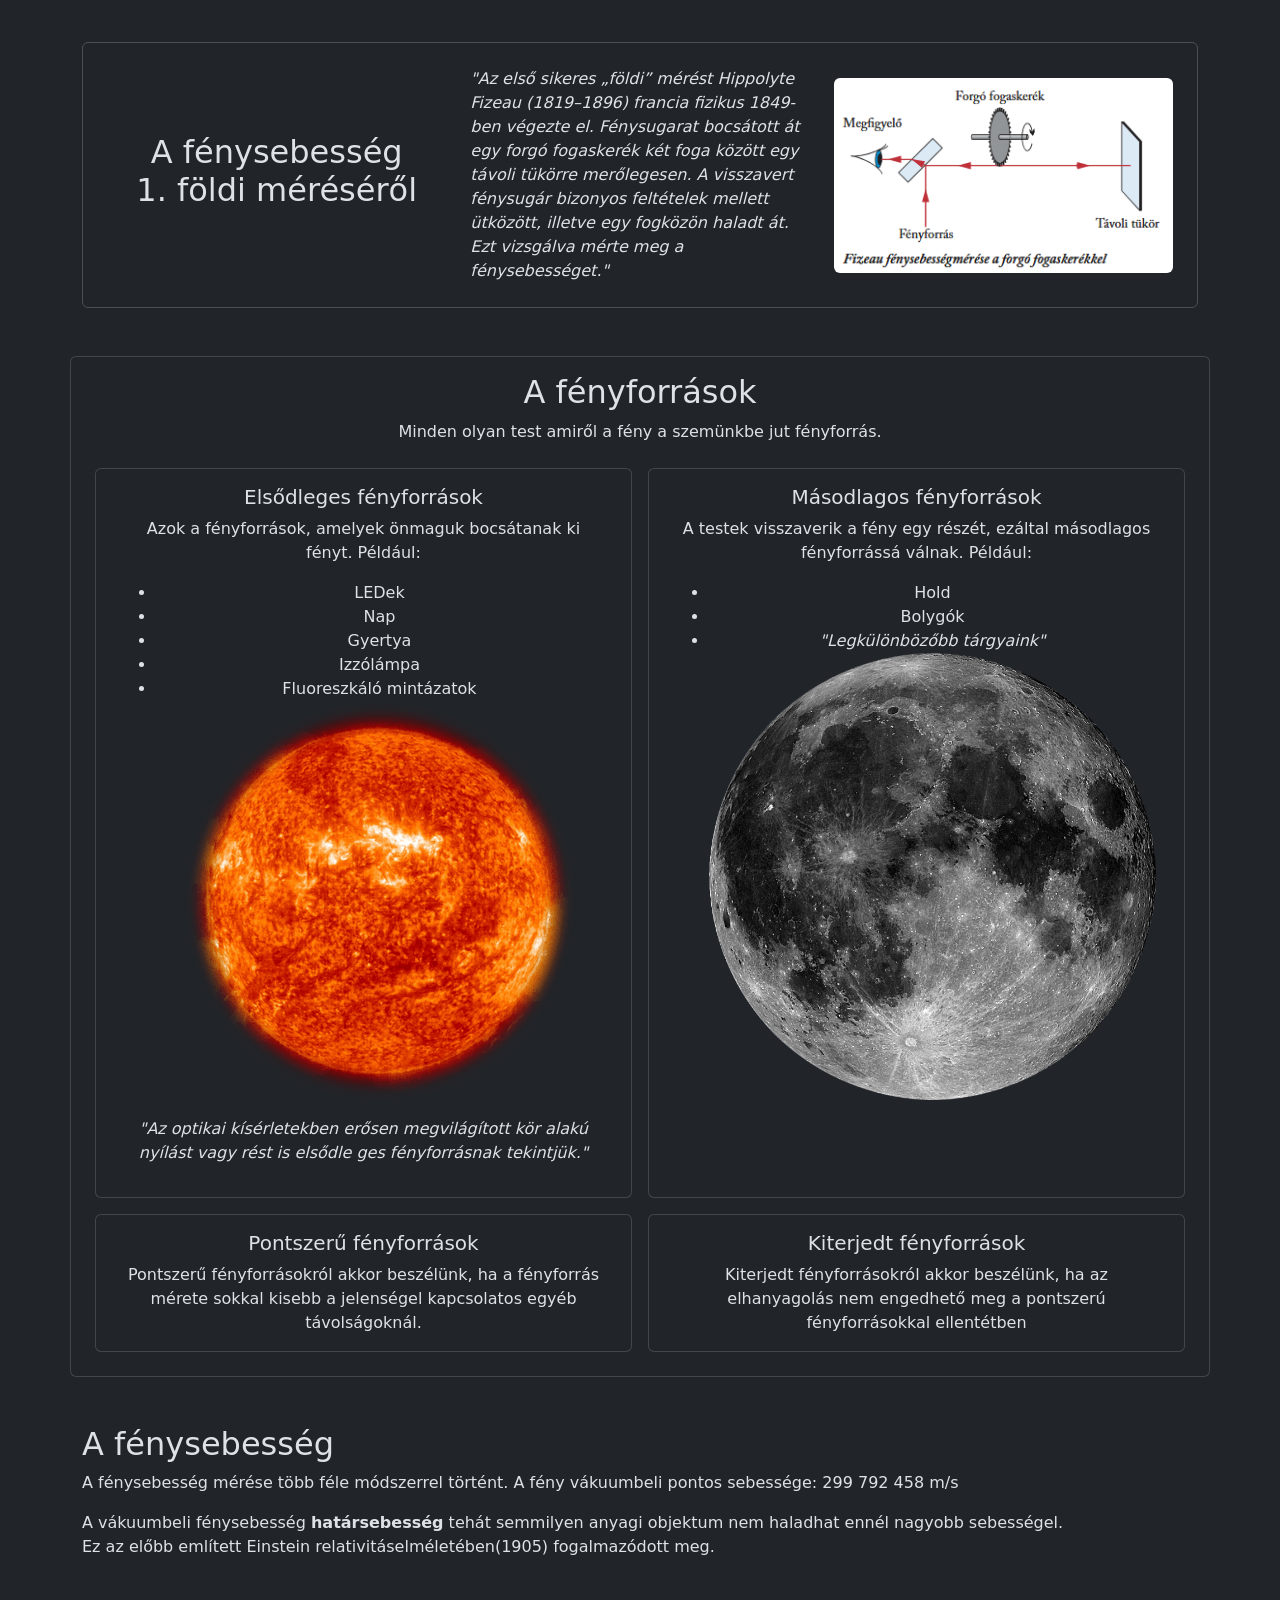
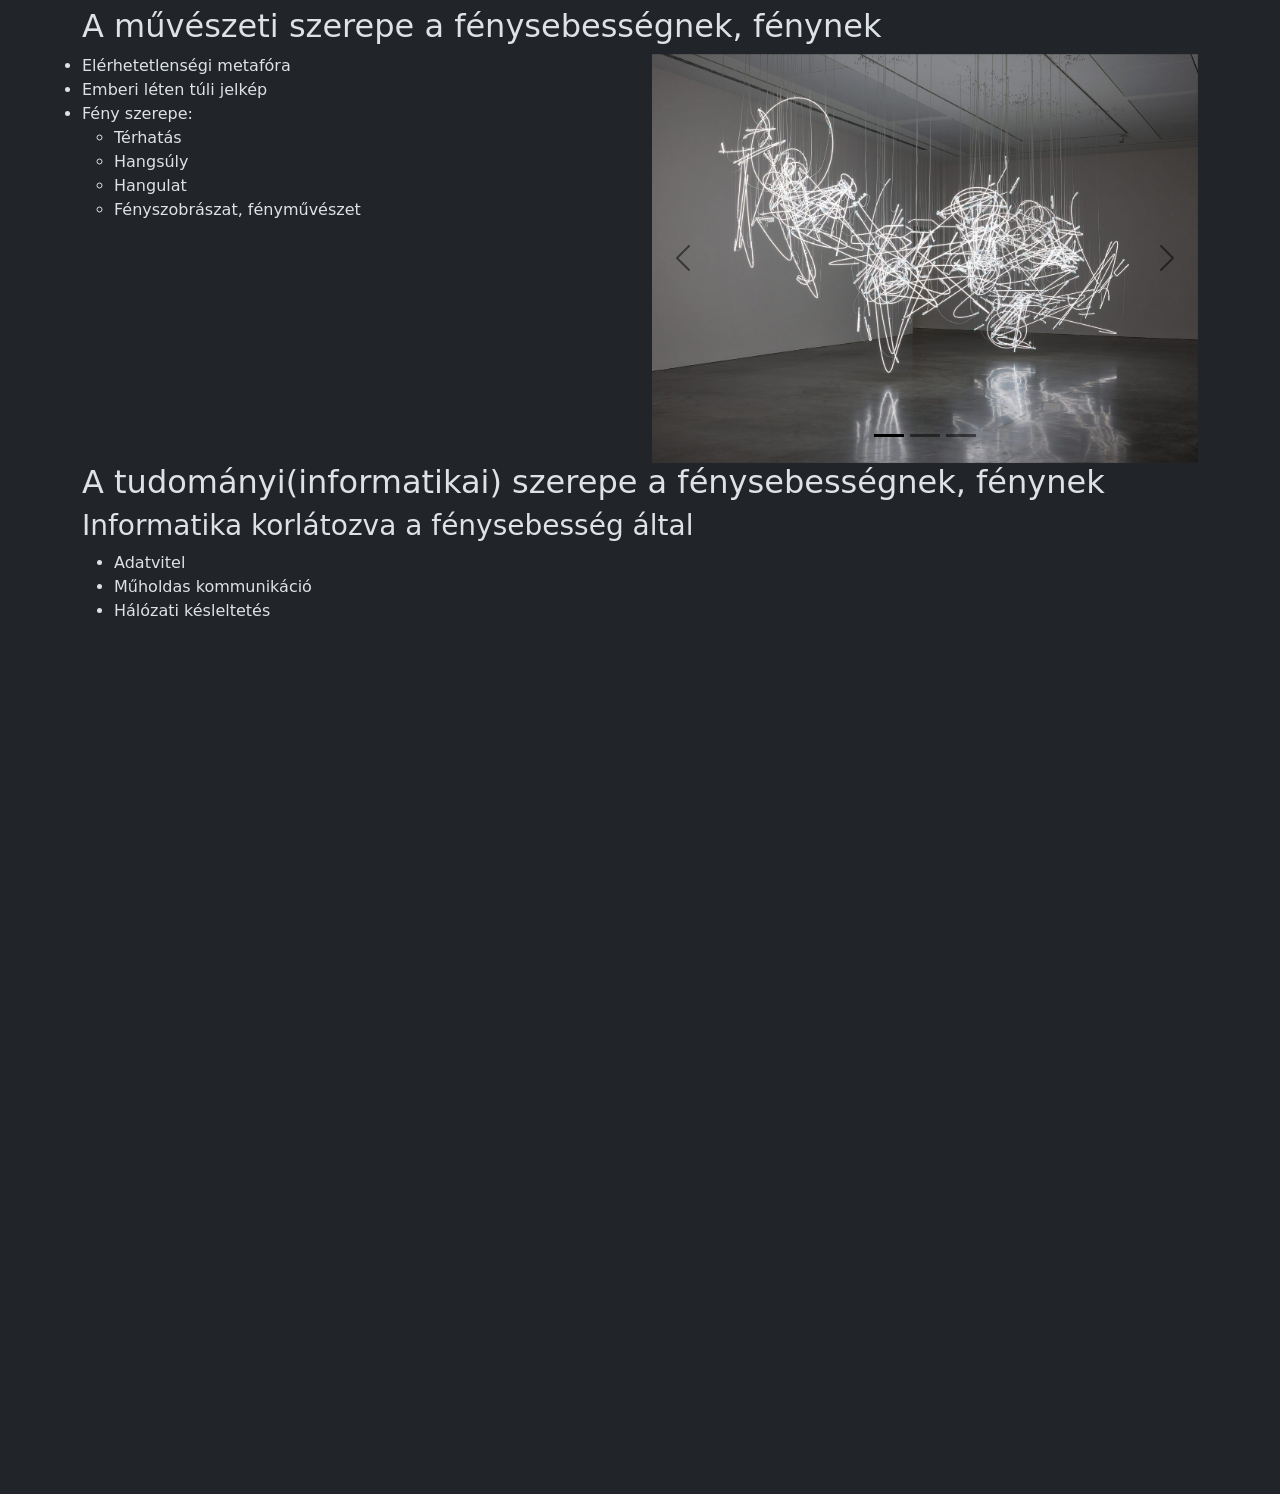
==== commit dbbc84df: "asd" ====
--- a/index.html
+++ b/index.html
@@ -159,7 +159,7 @@
     </div>
 
     <div class="col-12 col-lg-4 text-center">
-      <img src="fenysebmeres.png"
+      <img src="fenysebmeress.png"
            class="img-fluid rounded"
            alt="Fizeau fénysebesség mérése">
     </div>
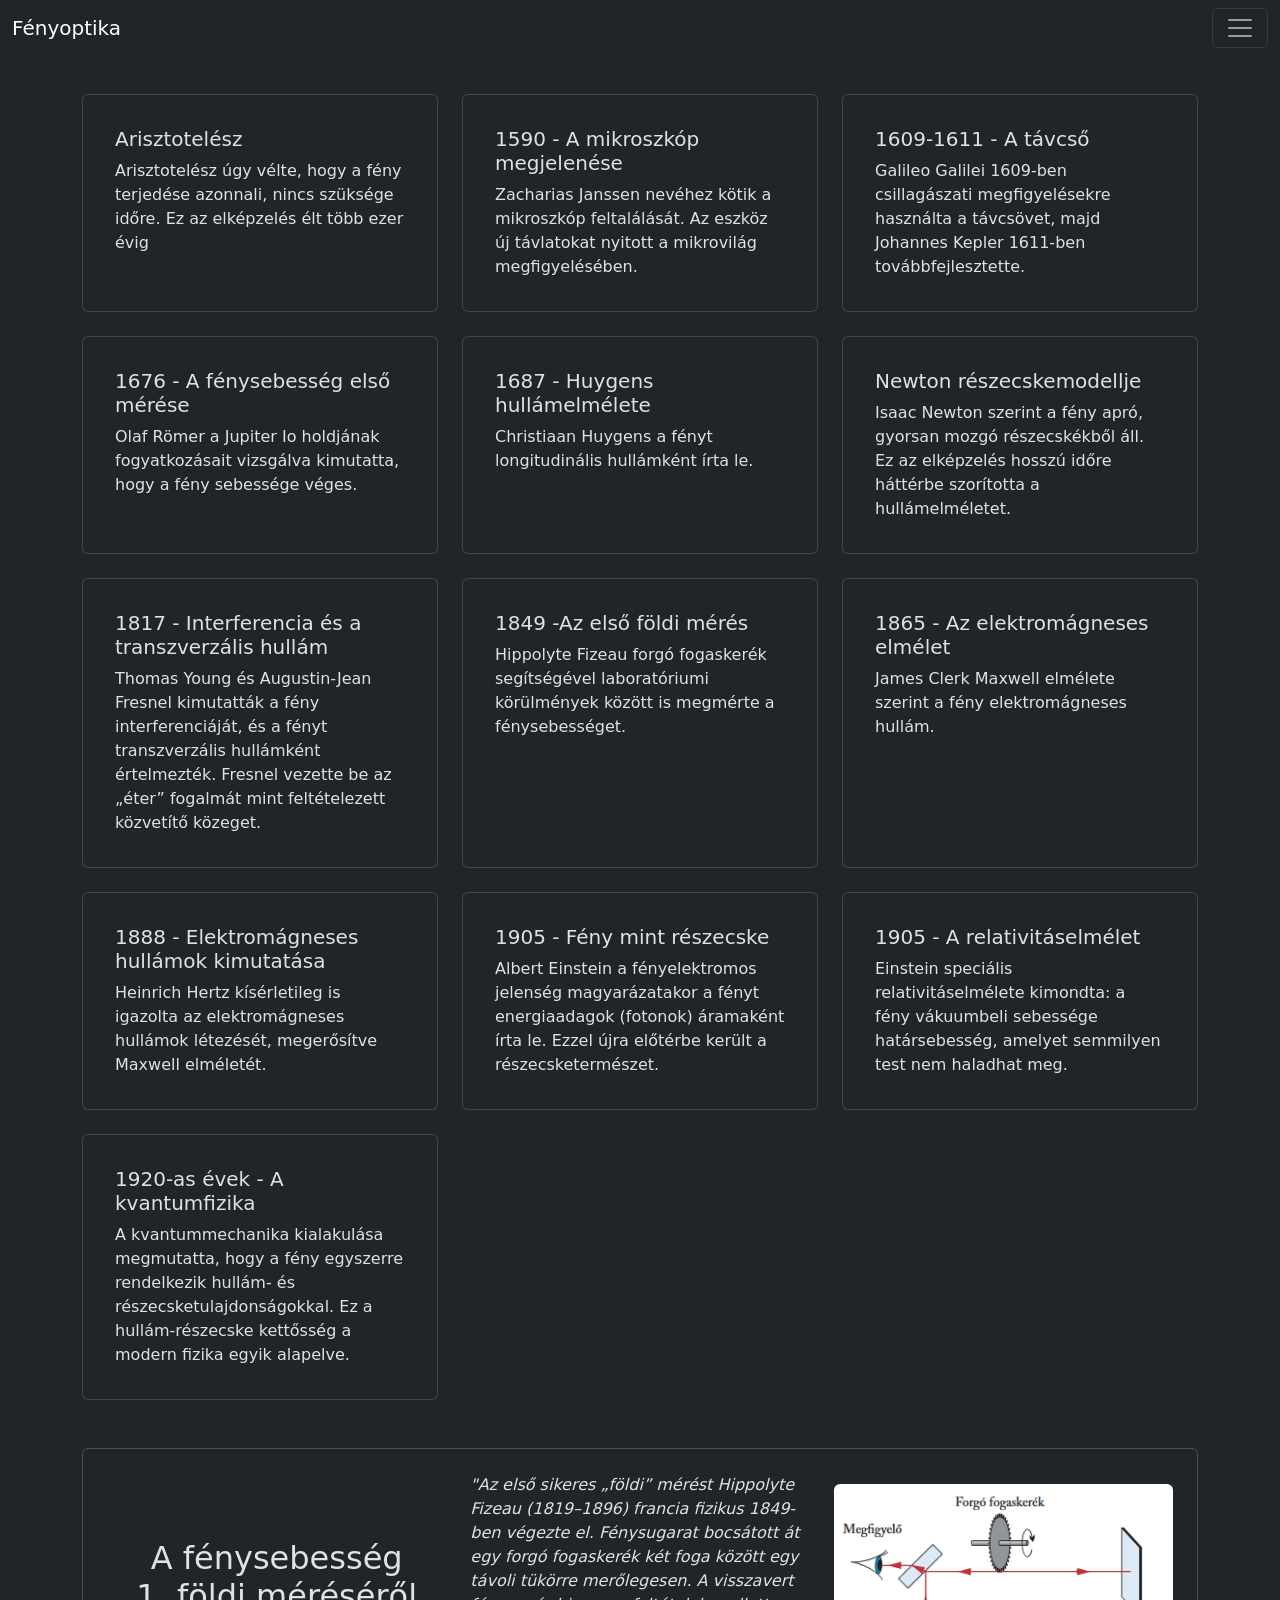
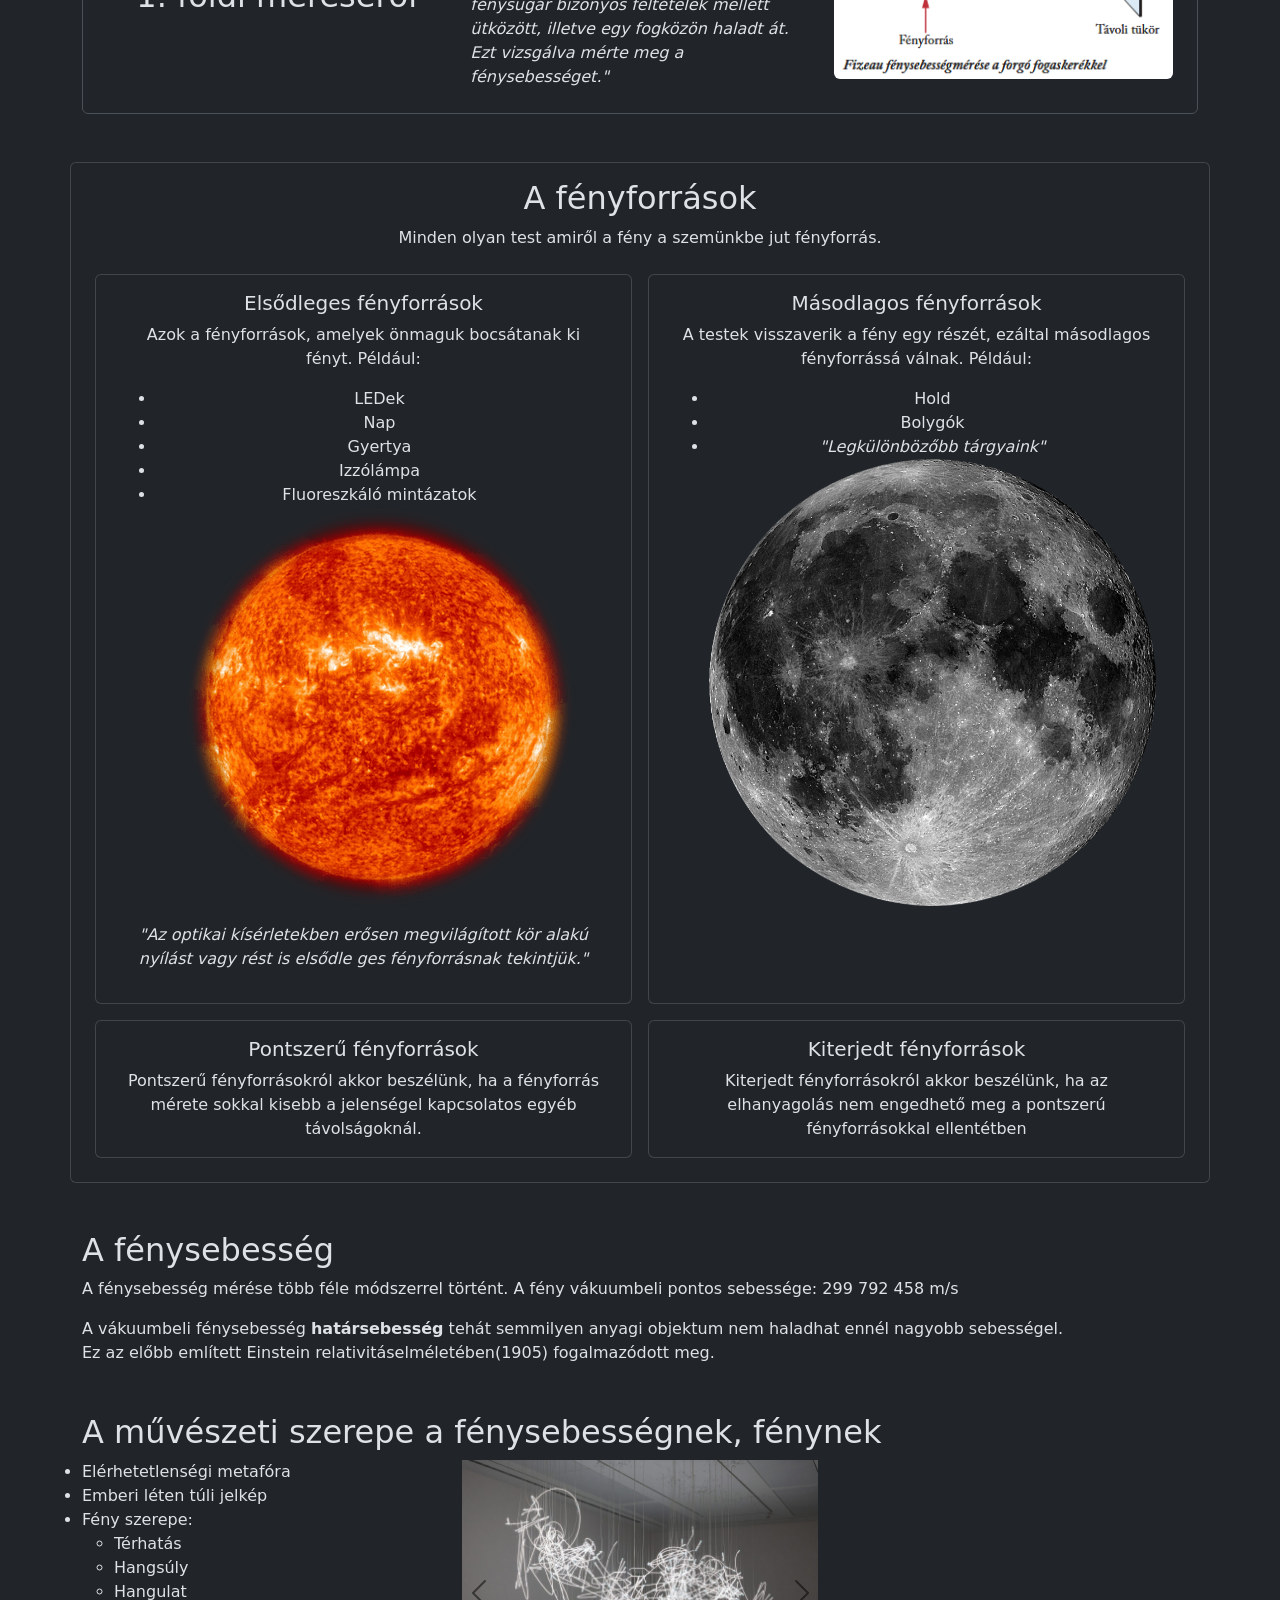
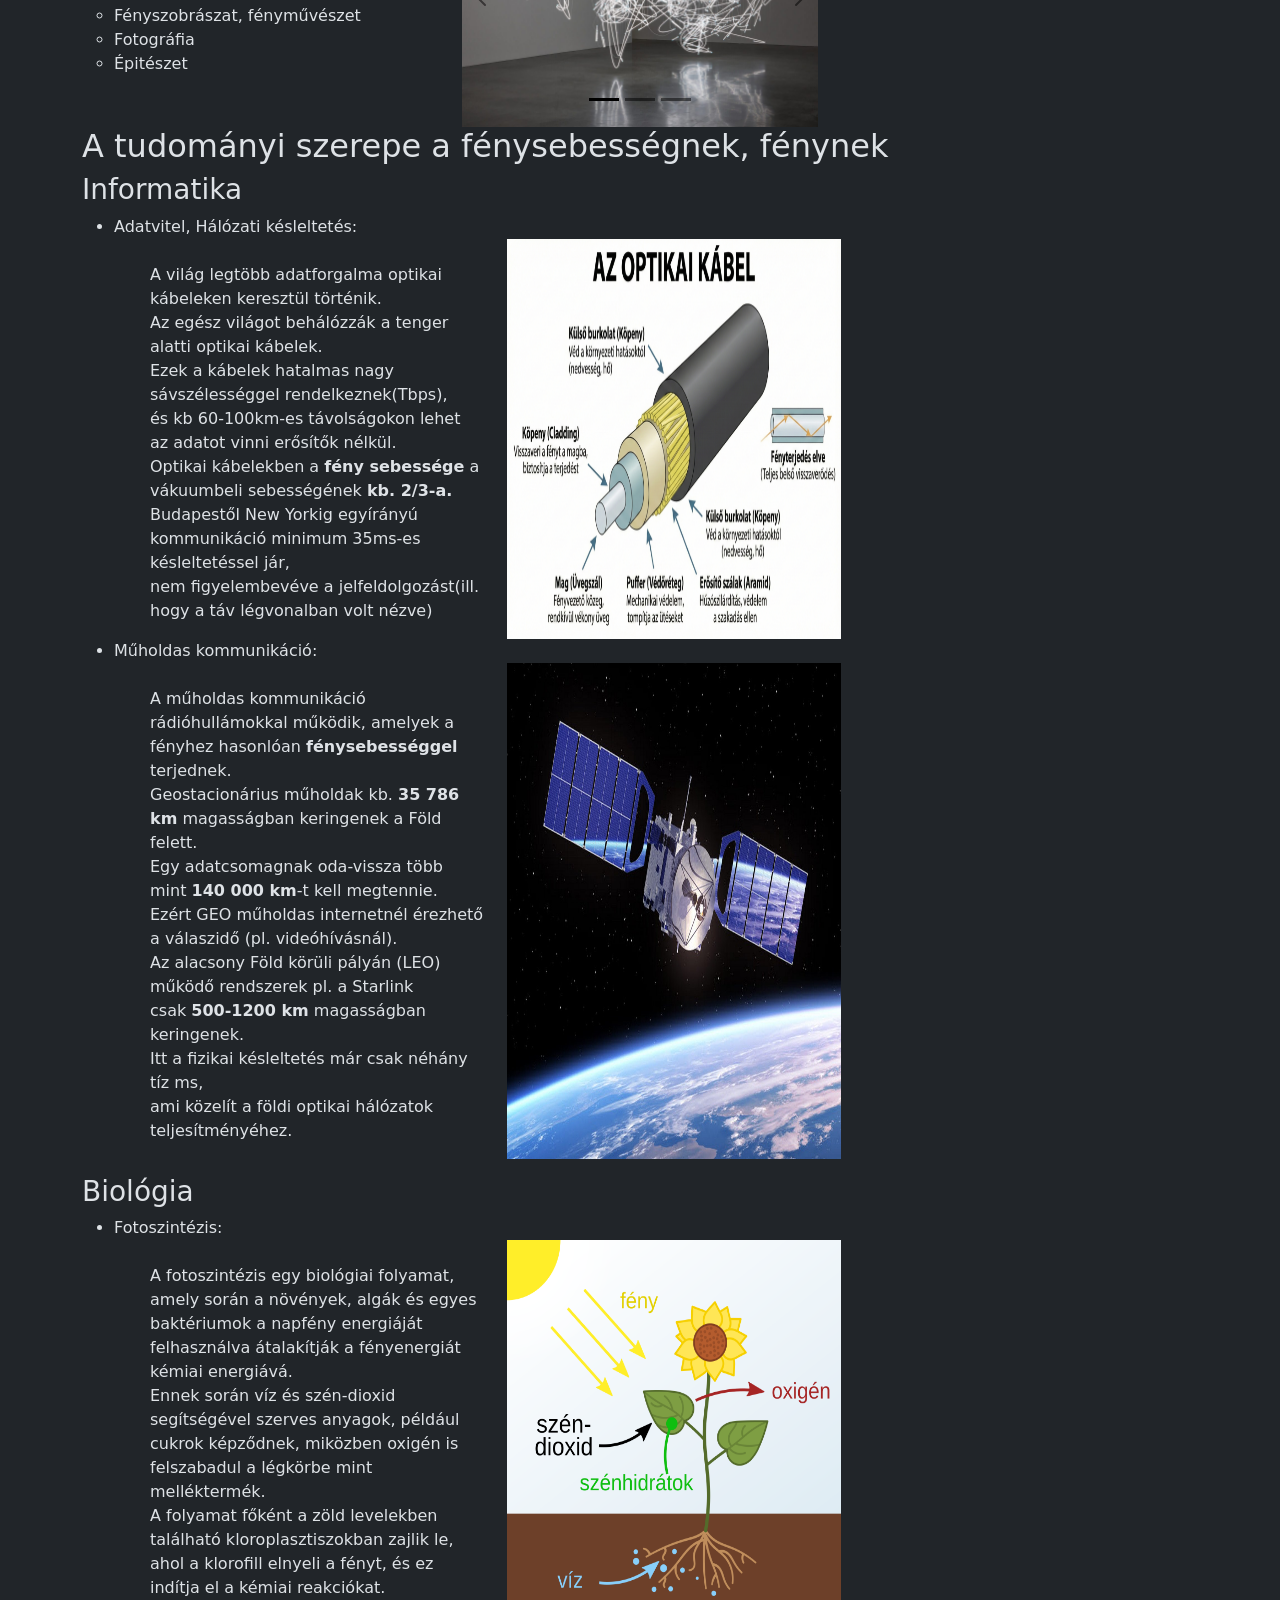
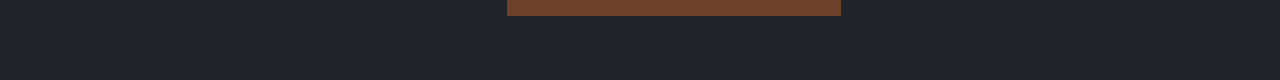
==== commit e3314c7b: "aaaaaaaaaaaaaaaaaaaaaaa" ====
--- a/index.html
+++ b/index.html
@@ -1,291 +1,315 @@
 <!DOCTYPE html>
 <html>
-<head>
+  <head>
     <meta charset='utf-8'>
     <meta http-equiv='X-UA-Compatible' content='IE=edge'>
     <title>Fizika - Optika</title>
     <meta name='viewport' content='width=device-width, initial-scale=1'>
     <link rel="stylesheet" href="main.css">
     <link href="https://cdn.jsdelivr.net/npm/bootstrap@5.3.8/dist/css/bootstrap.min.css" rel="stylesheet" integrity="sha384-sRIl4kxILFvY47J16cr9ZwB07vP4J8+LH7qKQnuqkuIAvNWLzeN8tE5YBujZqJLB" crossorigin="anonymous">
-</head>
-<body class="text-subtle" data-bs-theme="dark" data-bs-spy="scroll" data-bs-target=".navbar">
-    <script src="https://cdn.jsdelivr.net/npm/bootstrap@5.3.8/dist/js/bootstrap.bundle.min.js" integrity="sha384-FKyoEForCGlyvwx9Hj09JcYn3nv7wiPVlz7YYwJrWVcXK/BmnVDxM+D2scQbITxI" crossorigin="anonymous"></script>
-    <div class="align-middle bg-body-secondary pb-4 mb-5 navbar sticky-top">
-            <h1 class="ms-2"><b>Fizika Fénytan</b></h1>
-            <ul class="navbar-nav me-auto mb-lg-0 list-group-horizontal ">
-                <li class="nav-item ms-4 p-2 border rounded-2"><a class="nav-link" href="#tori">Történelem</a></li>
-                <li class="nav-item ms-4 p-2 border rounded-2"><a class="nav-link" href="#foldimeres">1. földi mérés</a></li>
-                <li class="nav-item ms-4 p-2 border rounded-2"><a class="nav-link" href="#fenyforrasok">Fényforrások</a></li>
-                <li class="nav-item ms-4 p-2 border rounded-2"><a class="nav-link" href="#fenysebesseg">Fénysebesség</a></li>
-                <li class="nav-item ms-4 p-2 border rounded-2"><a class="nav-link" href="#muveszet_tudomany">Művészetek, Tudomány(informatika)</a></li>
-                <li class="nav-item ms-4 p-2 border rounded-2"><a class="nav-link" href="#kerdoiv">Kérdőív</a></li>
-
+    <script defer src="https://cdn.jsdelivr.net/npm/bootstrap@5.3.8/dist/js/bootstrap.bundle.min.js" integrity="sha384-FKyoEForCGlyvwx9Hj09JcYn3nv7wiPVlz7YYwJrWVcXK/BmnVDxM+D2scQbITxI" crossorigin="anonymous"></script>
+  </head>
+  <body class="text-subtle" data-bs-theme="dark" data-bs-spy="scroll" data-bs-target=".navbar" id="bg">
+    <!-- <button class="navbar-toggler" type="button" data-bs-toggle="collapse" data-bs-target="#navbarSupportedContent" aria-controls="navbarSupportedContent" aria-expanded="false" aria-label="Toggle navigation"><span class="navbar-toggler-icon"></span></button> -->
+    <!-- <div class="align-middle bg-body-secondary pb-4 mb-5 navbar sticky-top"><h1 class="ms-2"><b>Fizika Fénytan</b></h1><ul class="navbar-nav me-auto mb-lg-0 list-group-horizontal "><li class="nav-item ms-4 p-2 border rounded-2"><a class="nav-link" href="#tori">Történelem</a></li><li class="nav-item ms-4 p-2 border rounded-2"><a class="nav-link" href="#foldimeres">1. földi mérés</a></li><li class="nav-item ms-4 p-2 border rounded-2"><a class="nav-link" href="#fenyforrasok">Fényforrások</a></li><li class="nav-item ms-4 p-2 border rounded-2"><a class="nav-link" href="#fenysebesseg">Fénysebesség</a></li><li class="nav-item ms-4 p-2 border rounded-2"><a class="nav-link" href="#muveszet_tudomany">Művészetek, Tudomány(informatika)</a></li><li class="nav-item ms-4 p-2 border rounded-2"><a class="nav-link" href="#kerdoiv">Kérdőív</a></li></ul></div> -->
+    <!-- <nav class="navbar sticky-top navbar-expand-lg bg-body-tertiary"><div class="container-fluid"><a class="navbar-brand" href="#">Fényoptika</a><button class="navbar-toggler" type="button" data-bs-toggle="offcanvas" data-bs-target="#no" aria-controls="navbarSupportedContent" aria-expanded="false" aria-label="Toggle navigation"><span class="navbar-toggler-icon"></span></button><div class="collapse navbar-collapse" id="navbarSupportedContent"><ul class="navbar-nav me-auto mb-2 mb-lg-0"><li class="nav-item ms-4 p-2 border rounded-2"><a class="nav-link" href="#tori">Történelem</a></li><li class="nav-item ms-4 p-2 border rounded-2"><a class="nav-link" href="#foldimeres">1. földi mérés</a></li><li class="nav-item ms-4 p-2 border rounded-2"><a class="nav-link" href="#fenyforrasok">Fényforrások</a></li><li class="nav-item ms-4 p-2 border rounded-2"><a class="nav-link" href="#fenysebesseg">Fénysebesség</a></li><li class="nav-item ms-4 p-2 border rounded-2"><a class="nav-link" href="#muveszet_tudomany">Művészetek, Tudomány</a></li></ul></div></div></nav> -->
+    <nav class="navbar navbar-dark bg-dark fixed-top">
+      <div class="container-fluid">
+        <a class="navbar-brand" href="#">Fényoptika</a>
+        <button class="navbar-toggler" type="button" data-bs-toggle="offcanvas" data-bs-target="#offcanvasDarkNavbar" aria-controls="offcanvasDarkNavbar" aria-label="Toggle navigation">
+          <span class="navbar-toggler-icon"></span>
+        </button>
+        <div class="offcanvas offcanvas-end text-bg-dark" tabindex="-1" id="offcanvasDarkNavbar" aria-labelledby="offcanvasDarkNavbarLabel">
+          <div class="offcanvas-header">
+            <h5 class="offcanvas-title" id="offcanvasDarkNavbarLabel">Fényoptika</h5>
+            <button type="button" class="btn-close btn-close-white" data-bs-dismiss="offcanvas" aria-label="Close"></button>
+          </div>
+          <div class="offcanvas-body">
+            <ul class="navbar-nav justify-content-end flex-grow-1 pe-3">
+              <li class="nav-item m-2 p-2 border rounded-2">
+                <a class="nav-link" href="#tori">Történelem</a>
+              </li>
+              <li class="nav-item m-2 p-2 border rounded-2">
+                <a class="nav-link" href="#foldimeres">1. földi mérés</a>
+              </li>
+              <li class="nav-item m-2 p-2 border rounded-2">
+                <a class="nav-link" href="#fenyforrasok">Fényforrások</a>
+              </li>
+              <li class="nav-item m-2 p-2 border rounded-2">
+                <a class="nav-link" href="#fenysebesseg">Fénysebesség</a>
+              </li>
+              <li class="nav-item m-2 p-2 border rounded-2">
+                <a class="nav-link" href="#muveszet_tudomany">Művészetek, Tudomány</a>
+              </li>
+              <li class="nav-item m-2 p-2 border rounded-2">
+                <a class="nav-link" href="./forrasok.html">Források</a>
+              </li>
+              <li class="nav-item m-2 p-2 border rounded-2">
+                <a class="nav-link" href="https://docs.google.com/forms/d/e/1FAIpQLSfnh_zY87YkISg59Ysi9zrz9eTMYHwk6Y75wHYA9SEYA4XOfg/viewform?usp=header">Kérdőív</a>
+              </li>
             </ul>
-    </div>
-
-
+          </div>
+        </div>
+      </div>
+    </nav>
+    <!-- <nav class="navbar navbar-expand-lg bg-body-tertiary"><div class="container-fluid"><a class="navbar-brand" href="#">Navbar</a><button class="navbar-toggler" type="button" data-bs-toggle="collapse" data-bs-target="#navbarSupportedContent" aria-controls="navbarSupportedContent" aria-expanded="false" aria-label="Toggle navigation"><span class="navbar-toggler-icon"></span></button><div class="collapse navbar-collapse" id="navbarSupportedContent"><ul class="navbar-nav me-auto mb-2 mb-lg-0"><li class="nav-item ms-4 p-2 border rounded-2"><a class="nav-link" href="#tori">Történelem</a></li><li class="nav-item ms-4 p-2 border rounded-2"><a class="nav-link" href="#foldimeres">1. földi mérés</a></li><li class="nav-item ms-4 p-2 border rounded-2"><a class="nav-link" href="#fenyforrasok">Fényforrások</a></li><li class="nav-item ms-4 p-2 border rounded-2"><a class="nav-link" href="#fenysebesseg">Fénysebesség</a></li><li class="nav-item ms-4 p-2 border rounded-2"><a class="nav-link" href="#muveszet_tudomany">Művészetek, Tudomány(informatika)</a></li></div></div></nav> -->
     <h2 class="text-center mr-4" id="tori">A fény történelme</h2>
     <div class="container py-5">
-    <div class="row row-cols-1 row-cols-md-2 row-cols-lg-3 g-4">
-        <div class="col">
-            <div class="card h-100 p-3">
-                <div class="card-body">
-                    <h5 class="card-title">Arisztotelész</h5>
-                    <p class="card-text">Arisztotelész úgy vélte, hogy a fény terjedése azonnali, nincs szüksége időre. Ez az elképzelés élt több ezer évig</p>
-                </div>
-            </div>
-        </div>
-        <div class="col">
-            <div class="card h-100 p-3">
-                <div class="card-body">
-                    <h5 class="card-title">1590 - A mikroszkóp megjelenése</h5>
-                    <p class="card-text">Zacharias Janssen nevéhez kötik a mikroszkóp feltalálását. Az eszköz új távlatokat nyitott a mikrovilág megfigyelésében.</p>
-                </div>
-            </div>
-        </div>
-        <div class="col">
-            <div class="card h-100 p-3">
-                <div class="card-body">
-                    <h5 class="card-title">1609-1611 - A távcső</h5>
-                    <p class="card-text">Galileo Galilei 1609-ben csillagászati megfigyelésekre használta a távcsövet, majd Johannes Kepler 1611-ben továbbfejlesztette.</p>
-                </div>
-            </div>
-        </div>
-        <div class="col">
-            <div class="card h-100 p-3">
-                <div class="card-body">
-                    <h5 class="card-title">1676 - A fénysebesség első mérése</h5>
-                    <p class="card-text">Olaf Römer a Jupiter Io holdjának fogyatkozásait vizsgálva kimutatta, hogy a fény sebessége véges.</p>
-                </div>
-            </div>
-        </div>
-        <div class="col">
-            <div class="card h-100 p-3">
-                <div class="card-body">
-                    <h5 class="card-title">1687 - Huygens hullámelmélete</h5>
-                    <p class="card-text">Christiaan Huygens a fényt longitudinális hullámként írta le. </p>
-                </div>
-            </div>
-        </div>
-        <div class="col">
-            <div class="card h-100 p-3">
-                <div class="card-body">
-                    <h5 class="card-title">Newton részecskemodellje</h5>
-                    <p class="card-text">Isaac Newton szerint a fény apró, gyorsan mozgó részecskékből áll. Ez az elképzelés hosszú időre háttérbe szorította a hullámelméletet.</p>
-                </div>
-            </div>
-        </div>
-        <div class="col">
-            <div class="card h-100 p-3">
-                <div class="card-body">
-                    <h5 class="card-title">1817 - Interferencia és a transzverzális hullám</h5>
-                    <p class="card-text">Thomas Young és Augustin-Jean Fresnel kimutatták a fény interferenciáját, és a fényt transzverzális hullámként értelmezték. Fresnel vezette be az „éter” fogalmát mint feltételezett közvetítő közeget.</p>
-                </div>
-            </div>
-        </div>
-        <div class="col">
-            <div class="card h-100 p-3">
-                <div class="card-body">
-                    <h5 class="card-title">1849 -Az első földi mérés</h5>
-                    <p class="card-text">Hippolyte Fizeau forgó fogaskerék segítségével laboratóriumi körülmények között is megmérte a fénysebességet.</p>
-
-                </div>
-            </div>
-        </div>
-        <div class="col">
-            <div class="card h-100 p-3">
-                <div class="card-body">
-                    <h5 class="card-title">1865 - Az elektromágneses elmélet</h5>
-                    <p class="card-text">James Clerk Maxwell elmélete szerint a fény elektromágneses hullám.</p>
-                </div>
-            </div>
-        </div>
-        <div class="col">
-            <div class="card h-100 p-3">
-                <div class="card-body">
-                    <h5 class="card-title">1888 - Elektromágneses hullámok kimutatása</h5>
-                    <p class="card-text">Heinrich Hertz kísérletileg is igazolta az elektromágneses hullámok létezését, megerősítve Maxwell elméletét.</p>
-                </div>
-            </div>
-        </div>
-        <div class="col">
-            <div class="card h-100 p-3">
-                <div class="card-body">
-                    <h5 class="card-title">1905 - Fény mint részecske</h5>
-                    <p class="card-text">Albert Einstein a fényelektromos jelenség magyarázatakor a fényt energiaadagok (fotonok) áramaként írta le. Ezzel újra előtérbe került a részecsketermészet.</p>
-                </div>
-            </div>
-        </div>
-        <div class="col">
-            <div class="card h-100 p-3">
-                <div class="card-body">
-                    <h5 class="card-title">1905 - A relativitáselmélet</h5>
-                    <p class="card-text">Einstein speciális relativitáselmélete kimondta: a fény vákuumbeli sebessége határsebesség, amelyet semmilyen test nem haladhat meg.</p>
-                </div>
-            </div>
-        </div>
-        <div class="col">
-            <div class="card h-100 p-3">
-                <div class="card-body">
-                    <h5 class="card-title">1920-as évek - A kvantumfizika</h5>
-                    <p class="card-text">A kvantummechanika kialakulása megmutatta, hogy a fény egyszerre rendelkezik hullám- és részecsketulajdonságokkal. Ez a hullám-részecske kettősség a modern fizika egyik alapelve.</p>
-                </div>
-            </div>
-        </div>
-    </div>
-    
-<div class="container border rounded-2 p-4 mt-5">
-  <div class="row align-items-center g-4">
-
-    <div class="col-12 col-lg-4 text-center">
-      <h2 id="foldimeres">
-        A fénysebesség <br>
-        1. földi méréséről
-      </h2>
-    </div>
-
-    <div class="col-12 col-lg-4">
-      <p class="card-text">
-        <i>
-          "Az első sikeres „földi” mérést Hippolyte Fizeau (1819–1896)
-          francia fizikus 1849-ben végezte el.
-          Fénysugarat bocsátott át egy forgó fogaskerék két
-          foga között egy távoli tükörre merőlegesen.
-          A visszavert fénysugár bizonyos feltételek mellett
-          ütközött, illetve egy fogközön haladt át.
-          Ezt vizsgálva mérte meg a fénysebességet."
-        </i>
-      </p>
-    </div>
-
-    <div class="col-12 col-lg-4 text-center">
-      <img src="fenysebmeress.png"
-           class="img-fluid rounded"
-           alt="Fizeau fénysebesség mérése">
-    </div>
-
-  </div>
-</div>
-    
-<div class="row text-center mt-5" id="fenyforrasok">
-    <div class="col card">
-        <div class="card-body">
+      <div class="row row-cols-1 row-cols-md-2 row-cols-lg-3 g-4">
+        <div class="col">
+          <div class="card h-100 p-3">
+            <div class="card-body">
+              <h5 class="card-title">Arisztotelész</h5>
+              <p class="card-text">Arisztotelész úgy vélte, hogy a fény terjedése azonnali, nincs szüksége időre. Ez az elképzelés élt több ezer évig</p>
+            </div>
+          </div>
+        </div>
+        <div class="col">
+          <div class="card h-100 p-3">
+            <div class="card-body">
+              <h5 class="card-title">1590 - A mikroszkóp megjelenése</h5>
+              <p class="card-text">Zacharias Janssen nevéhez kötik a mikroszkóp feltalálását. Az eszköz új távlatokat nyitott a mikrovilág megfigyelésében.</p>
+            </div>
+          </div>
+        </div>
+        <div class="col">
+          <div class="card h-100 p-3">
+            <div class="card-body">
+              <h5 class="card-title">1609-1611 - A távcső</h5>
+              <p class="card-text">Galileo Galilei 1609-ben csillagászati megfigyelésekre használta a távcsövet, majd Johannes Kepler 1611-ben továbbfejlesztette.</p>
+            </div>
+          </div>
+        </div>
+        <div class="col">
+          <div class="card h-100 p-3">
+            <div class="card-body">
+              <h5 class="card-title">1676 - A fénysebesség első mérése</h5>
+              <p class="card-text">Olaf Römer a Jupiter Io holdjának fogyatkozásait vizsgálva kimutatta, hogy a fény sebessége véges.</p>
+            </div>
+          </div>
+        </div>
+        <div class="col">
+          <div class="card h-100 p-3">
+            <div class="card-body">
+              <h5 class="card-title">1687 - Huygens hullámelmélete</h5>
+              <p class="card-text">Christiaan Huygens a fényt longitudinális hullámként írta le. </p>
+            </div>
+          </div>
+        </div>
+        <div class="col">
+          <div class="card h-100 p-3">
+            <div class="card-body">
+              <h5 class="card-title">Newton részecskemodellje</h5>
+              <p class="card-text">Isaac Newton szerint a fény apró, gyorsan mozgó részecskékből áll. Ez az elképzelés hosszú időre háttérbe szorította a hullámelméletet.</p>
+            </div>
+          </div>
+        </div>
+        <div class="col">
+          <div class="card h-100 p-3">
+            <div class="card-body">
+              <h5 class="card-title">1817 - Interferencia és a transzverzális hullám</h5>
+              <p class="card-text">Thomas Young és Augustin-Jean Fresnel kimutatták a fény interferenciáját, és a fényt transzverzális hullámként értelmezték. Fresnel vezette be az „éter” fogalmát mint feltételezett közvetítő közeget.</p>
+            </div>
+          </div>
+        </div>
+        <div class="col">
+          <div class="card h-100 p-3">
+            <div class="card-body">
+              <h5 class="card-title">1849 -Az első földi mérés</h5>
+              <p class="card-text">Hippolyte Fizeau forgó fogaskerék segítségével laboratóriumi körülmények között is megmérte a fénysebességet.</p>
+            </div>
+          </div>
+        </div>
+        <div class="col">
+          <div class="card h-100 p-3">
+            <div class="card-body">
+              <h5 class="card-title">1865 - Az elektromágneses elmélet</h5>
+              <p class="card-text">James Clerk Maxwell elmélete szerint a fény elektromágneses hullám.</p>
+            </div>
+          </div>
+        </div>
+        <div class="col">
+          <div class="card h-100 p-3">
+            <div class="card-body">
+              <h5 class="card-title">1888 - Elektromágneses hullámok kimutatása</h5>
+              <p class="card-text">Heinrich Hertz kísérletileg is igazolta az elektromágneses hullámok létezését, megerősítve Maxwell elméletét.</p>
+            </div>
+          </div>
+        </div>
+        <div class="col">
+          <div class="card h-100 p-3">
+            <div class="card-body">
+              <h5 class="card-title">1905 - Fény mint részecske</h5>
+              <p class="card-text">Albert Einstein a fényelektromos jelenség magyarázatakor a fényt energiaadagok (fotonok) áramaként írta le. Ezzel újra előtérbe került a részecsketermészet.</p>
+            </div>
+          </div>
+        </div>
+        <div class="col">
+          <div class="card h-100 p-3">
+            <div class="card-body">
+              <h5 class="card-title">1905 - A relativitáselmélet</h5>
+              <p class="card-text">Einstein speciális relativitáselmélete kimondta: a fény vákuumbeli sebessége határsebesség, amelyet semmilyen test nem haladhat meg.</p>
+            </div>
+          </div>
+        </div>
+        <div class="col">
+          <div class="card h-100 p-3">
+            <div class="card-body">
+              <h5 class="card-title">1920-as évek - A kvantumfizika</h5>
+              <p class="card-text">A kvantummechanika kialakulása megmutatta, hogy a fény egyszerre rendelkezik hullám- és részecsketulajdonságokkal. Ez a hullám-részecske kettősség a modern fizika egyik alapelve.</p>
+            </div>
+          </div>
+        </div>
+      </div>
+      <div class="container border rounded-2 p-4 mt-5">
+        <div class="row align-items-center g-4">
+          <div class="col-12 col-lg-4 text-center">
+            <h2 id="foldimeres"> A fénysebesség <br> 1. földi méréséről </h2>
+          </div>
+          <div class="col-12 col-lg-4">
+            <p class="card-text">
+              <i> "Az első sikeres „földi” mérést Hippolyte Fizeau (1819–1896) francia fizikus 1849-ben végezte el. Fénysugarat bocsátott át egy forgó fogaskerék két foga között egy távoli tükörre merőlegesen. A visszavert fénysugár bizonyos feltételek mellett ütközött, illetve egy fogközön haladt át. Ezt vizsgálva mérte meg a fénysebességet." </i>
+            </p>
+          </div>
+          <div class="col-12 col-lg-4 text-center">
+            <img src="fenysebmeress.png" class="img-fluid rounded" alt="Fizeau fénysebesség mérése">
+          </div>
+        </div>
+      </div>
+      <div class="row text-center mt-5" id="fenyforrasok">
+        <div class="col card">
+          <div class="card-body">
             <h2 class="card-title ">A fényforrások</h2>
             <p class="card-text">Minden olyan test amiről a fény a szemünkbe jut fényforrás.</p>
             <div class="row">
-                <div class="col card m-2">
-                    <div class="card-body">
-                        <h5 class="card-title">Elsődleges fényforrások</h5>
-                        <p class="card-text">Azok a fényforrások, amelyek önmaguk bocsátanak ki fényt. Például:
-                            <ul>
-                                <li>LEDek</li>
-                                <li>Nap</li>
-                                <li>Gyertya</li>
-                                <li>Izzólámpa</li>
-                                <li>Fluoreszkáló mintázatok</li>
-                                <img class="img-fluid rounded" src="sun.png" alt=""  height="400">
-                            </ul>
-                            <i>"Az optikai kísérletekben erősen
-megvilágított kör alakú nyílást vagy rést is elsődle
-ges fényforrásnak tekintjük."</i>
-                        </p>
-                    </div>
-                </div>
-                <div class="col card m-2">
-                    <div class="card-body">
-                        <h5 class="card-title">Másodlagos fényforrások</h5>
-                        <p class="card-text">A testek visszaverik a fény egy részét, ezáltal másodlagos fényforrássá válnak. Például:
-                            <ul>
-                                <li>Hold</li>
-                                <li>Bolygók</li>
-                                <li><i>"Legkülönbözőbb tárgyaink"</i></li>
-                                <img class="img-fluid rounded" src="moon.png" alt="" height="400">
-                            </ul>
-                        </p>
-                    </div>
-                </div>
+              <div class="col card m-2">
+                <div class="card-body">
+                  <h5 class="card-title">Elsődleges fényforrások</h5>
+                  <p class="card-text">Azok a fényforrások, amelyek önmaguk bocsátanak ki fényt. Például:
+                  <ul>
+                    <li>LEDek</li>
+                    <li>Nap</li>
+                    <li>Gyertya</li>
+                    <li>Izzólámpa</li>
+                    <li>Fluoreszkáló mintázatok</li>
+                    <img class="img-fluid rounded" src="sun.png" alt="" height="400">
+                  </ul>
+                  <i>"Az optikai kísérletekben erősen megvilágított kör alakú nyílást vagy rést is elsődle ges fényforrásnak tekintjük."</i>
+                  </p>
+                </div>
+              </div>
+              <div class="col card m-2">
+                <div class="card-body">
+                  <h5 class="card-title">Másodlagos fényforrások</h5>
+                  <p class="card-text">A testek visszaverik a fény egy részét, ezáltal másodlagos fényforrássá válnak. Például:
+                  <ul>
+                    <li>Hold</li>
+                    <li>Bolygók</li>
+                    <li>
+                      <i>"Legkülönbözőbb tárgyaink"</i>
+                    </li>
+                    <img class="img-fluid rounded" src="moon.png" alt="" height="400">
+                  </ul>
+                  </p>
+                </div>
+              </div>
             </div>
             <div class="row">
-                <div class="col card m-2">
-                    <div class="card-body">
-                        <h5 class="card-title">Pontszerű fényforrások</h5>
-                        <p class="card-text">
-                            Pontszerű fényforrásokról akkor beszélünk, ha a fényforrás mérete sokkal kisebb a jelenségel kapcsolatos egyéb távolságoknál.
-                        </p>
-                    </div>
-                </div>
-                <div class="col card m-2">
-                    <div class="card-body">
-                        <h5 class="card-title">Kiterjedt fényforrások</h5>
-                        <p class="card-text">
-                            Kiterjedt fényforrásokról akkor beszélünk, ha az elhanyagolás nem engedhető meg a pontszerú fényforrásokkal ellentétben
-                        </p>
-                    </div>
-                </div>
-            </div>
-        </div>
+              <div class="col card m-2">
+                <div class="card-body">
+                  <h5 class="card-title">Pontszerű fényforrások</h5>
+                  <p class="card-text"> Pontszerű fényforrásokról akkor beszélünk, ha a fényforrás mérete sokkal kisebb a jelenségel kapcsolatos egyéb távolságoknál. </p>
+                </div>
+              </div>
+              <div class="col card m-2">
+                <div class="card-body">
+                  <h5 class="card-title">Kiterjedt fényforrások</h5>
+                  <p class="card-text"> Kiterjedt fényforrásokról akkor beszélünk, ha az elhanyagolás nem engedhető meg a pontszerú fényforrásokkal ellentétben </p>
+                </div>
+              </div>
+            </div>
+          </div>
+        </div>
+      </div>
+      <div class="">
+        <section id="fenysebesseg" class="mt-5">
+          <h2>A fénysebesség</h2>
+          <p>A fénysebesség mérése több féle módszerrel történt. A fény vákuumbeli pontos sebessége: 299 792 458 m/s</p>
+          <p>A vákuumbeli fénysebesség <b>határsebesség</b> tehát semmilyen anyagi objektum nem haladhat ennél nagyobb sebességel. <br>Ez az előbb említett Einstein relativitáselméletében(1905) fogalmazódott meg. </p>
+        </section>
+        <section id="muveszet_tudomany" class="mt-5">
+          <h2>A művészeti szerepe a fénysebességnek, fénynek</h2>
+          <div class="row">
+            <ul class="col-12 col-lg-4">
+              <li>Elérhetetlenségi metafóra</li>
+              <li>Emberi léten túli jelkép</li>
+              <li>Fény szerepe: <ul class="list-group-horizontal">
+                  <li>Térhatás</li>
+                  <li>Hangsúly</li>
+                  <li>Hangulat</li>
+                  <li>Fényszobrászat, fényművészet</li>
+                  <li>Fotográfia</li>
+                  <li>Épitészet</li>
+                </ul>
+              </li>
+            </ul>
+            <div id="carouselExample" class="carousel slide col-12 col-lg-4 ">
+              <div class="carousel-indicators">
+                <button type="button" data-bs-target="#carouselExampleIndicators" data-bs-slide-to="0" class="active" aria-current="true" aria-label="Slide 1"></button>
+                <button type="button" data-bs-target="#carouselExampleIndicators" data-bs-slide-to="1" aria-label="Slide 2"></button>
+                <button type="button" data-bs-target="#carouselExampleIndicators" data-bs-slide-to="2" aria-label="Slide 3"></button>
+              </div>
+              <div class="carousel-inner">
+                <div class="carousel-item active">
+                  <img src="light_sculpt_1.jpg" class="d-block w-100" alt="...">
+                </div>
+                <div class="carousel-item">
+                  <img src="light_sculpt_2.jpg" class="d-block w-100" alt="...">
+                </div>
+                <div class="carousel-item">
+                  <img src="light_sculpt_3.jpg" class="d-block w-100" alt="...">
+                </div>
+              </div>
+              <button class="carousel-control-prev" type="button" data-bs-target="#carouselExample" data-bs-slide="prev">
+                <span class="carousel-control-prev-icon white" aria-hidden="true"></span>
+                <span class="visually-hidden">Previous</span>
+              </button>
+              <button class="carousel-control-next" type="button" data-bs-target="#carouselExample" data-bs-slide="next">
+                <span class="carousel-control-next-icon white" aria-hidden="true"></span>
+                <span class="visually-hidden">Next</span>
+              </button>
+            </div>
+          </div>
+      </div>
+      <h2>A tudományi szerepe a fénysebességnek, fénynek</h2>
+      <h3>Informatika</h3>
+      <ul>
+        <li>Adatvitel, Hálózati késleltetés:</li>
+        <div class="ms-4 row">
+          <p class="col-12 col-lg-4">
+            <br>A világ legtöbb adatforgalma optikai kábeleken keresztül történik. <br>Az egész világot behálózzák a tenger alatti optikai kábelek. <br>Ezek a kábelek hatalmas nagy sávszélességgel rendelkeznek(Tbps), <br> és kb 60-100km-es távolságokon lehet az adatot vinni erősítők nélkül. <br> Optikai kábelekben a <b>fény sebessége</b> a vákuumbeli sebességének <b>kb. 2/3-a.</b>
+            <br> Budapestől New Yorkig egyírányú kommunikáció minimum 35ms-es késleltetéssel jár, <br> nem figyelembevéve a jelfeldolgozást(ill. hogy a táv légvonalban volt nézve)
+          </p>
+          <img src="optikaikabel.png" class="col-12 col-lg-4 img-fluid">
+        </div>
+        <li>Műholdas kommunikáció: </li>
+        <div class="ms-4 row">
+          <p class="col-12 col-lg-4">
+            <br> A műholdas kommunikáció rádióhullámokkal működik, amelyek a fényhez hasonlóan <b>fénysebességgel</b> terjednek. <br> Geostacionárius műholdak kb. <b>35 786 km</b> magasságban keringenek a Föld felett. <br> Egy adatcsomagnak oda-vissza több mint <b>140 000 km</b>-t kell megtennie. <br> Ezért GEO műholdas internetnél érezhető a válaszidő (pl. videóhívásnál). <br> Az alacsony Föld körüli pályán (LEO) működő rendszerek pl. a Starlink <br> csak <b>500-1200 km</b> magasságban keringenek. <br> Itt a fizikai késleltetés már csak néhány tíz ms, <br> ami közelít a földi optikai hálózatok teljesítményéhez.
+          </p>
+          <img src="muhold.jpg" class="col-12 col-lg-4 img-fluid">
+      </ul>
+      <h3>Biológia</h3>
+      <ul>
+        <li>Fotoszintézis: <div class="ms-4 row">
+            <p class="col-12 col-lg-4">
+              <br> A fotoszintézis egy biológiai folyamat, amely során a növények, algák és egyes baktériumok a napfény energiáját felhasználva átalakítják a fényenergiát kémiai energiává. <br> Ennek során víz és szén-dioxid segítségével szerves anyagok, például cukrok képződnek, miközben oxigén is felszabadul a légkörbe mint melléktermék. <br> A folyamat főként a zöld levelekben található kloroplasztiszokban zajlik le, ahol a klorofill elnyeli a fényt, és ez indítja el a kémiai reakciókat. <br>
+            </p>
+            <img src="fotoszint.png" class="col-12 col-lg-4 img-fluid">
+          </div>
+        </li>
+      </ul>
+      </section>
     </div>
-</div>
-<div class="">
-<section id="fenysebesseg" class="mt-5">
-    <h2>A fénysebesség</h2>
-    <p>A fénysebesség mérése több féle módszerrel történt. A fény vákuumbeli pontos sebessége: 299 792 458 m/s</p>
-    <p>A vákuumbeli fénysebesség <b>határsebesség</b> tehát semmilyen anyagi objektum nem haladhat ennél nagyobb sebességel. <br>Ez az előbb említett Einstein relativitáselméletében(1905) fogalmazódott meg.</p>
-</section>
-
-<section id="muveszet_tudomany" class="mt-5">
-    <h2>A művészeti szerepe a fénysebességnek, fénynek</h2>
-    <div class="row">
-    <ul class="col">
-        <li>Elérhetetlenségi metafóra</li>
-        <li>Emberi léten túli jelkép</li>
-        <li>Fény szerepe:<ul class="list-group-horizontal">
-            <li>Térhatás</li>
-            <li>Hangsúly</li>
-            <li>Hangulat</li>
-            <li>Fényszobrászat, fényművészet</li>
-        </ul></li>
-    </ul>
-<div id="carouselExample" class="carousel slide col">
-      <div class="carousel-indicators">
-    <button type="button" data-bs-target="#carouselExampleIndicators" data-bs-slide-to="0" class="active" aria-current="true" aria-label="Slide 1"></button>
-    <button type="button" data-bs-target="#carouselExampleIndicators" data-bs-slide-to="1" aria-label="Slide 2"></button>
-    <button type="button" data-bs-target="#carouselExampleIndicators" data-bs-slide-to="2" aria-label="Slide 3"></button>
-  </div>
-  <div class="carousel-inner">
-    <div class="carousel-item active">
-      <img src="light_sculpt_1.jpg" class="d-block w-100" alt="...">
-    </div>
-    <div class="carousel-item">
-      <img src="light_sculpt_2.jpg" class="d-block w-100" alt="...">
-    </div>
-    <div class="carousel-item">
-      <img src="light_sculpt_3.jpg" class="d-block w-100" alt="...">
-    </div>
-  </div>
-  <button class="carousel-control-prev" type="button" data-bs-target="#carouselExample" data-bs-slide="prev">
-    <span class="carousel-control-prev-icon white" aria-hidden="true"></span>
-    <span class="visually-hidden">Previous</span>
-  </button>
-  <button class="carousel-control-next" type="button" data-bs-target="#carouselExample" data-bs-slide="next">
-    <span class="carousel-control-next-icon white" aria-hidden="true"></span>
-    <span class="visually-hidden">Next</span>
-  </button>
-</div>
-</div>
-    </div>
-    <h2>A tudományi(informatikai) szerepe a fénysebességnek, fénynek</h2>
-    <h3 >Informatika korlátozva a fénysebesség által</h3>
-    <ul>
-        
-        <li>Adatvitel</li>
-        <li>Műholdas kommunikáció</li>
-        <li>Hálózati késleltetés</li>
-    </ul>
-</section>
-
-<iframe id="kerdoiv" src="https://docs.google.com/forms/d/e/1FAIpQLSfnh_zY87YkISg59Ysi9zrz9eTMYHwk6Y75wHYA9SEYA4XOfg/viewform?embedded=true" width="640" height="800" frameborder="0" marginheight="0" marginwidth="0">Loading…</iframe></div>
-</div>
-
-</body>
+  </body>
 </html>
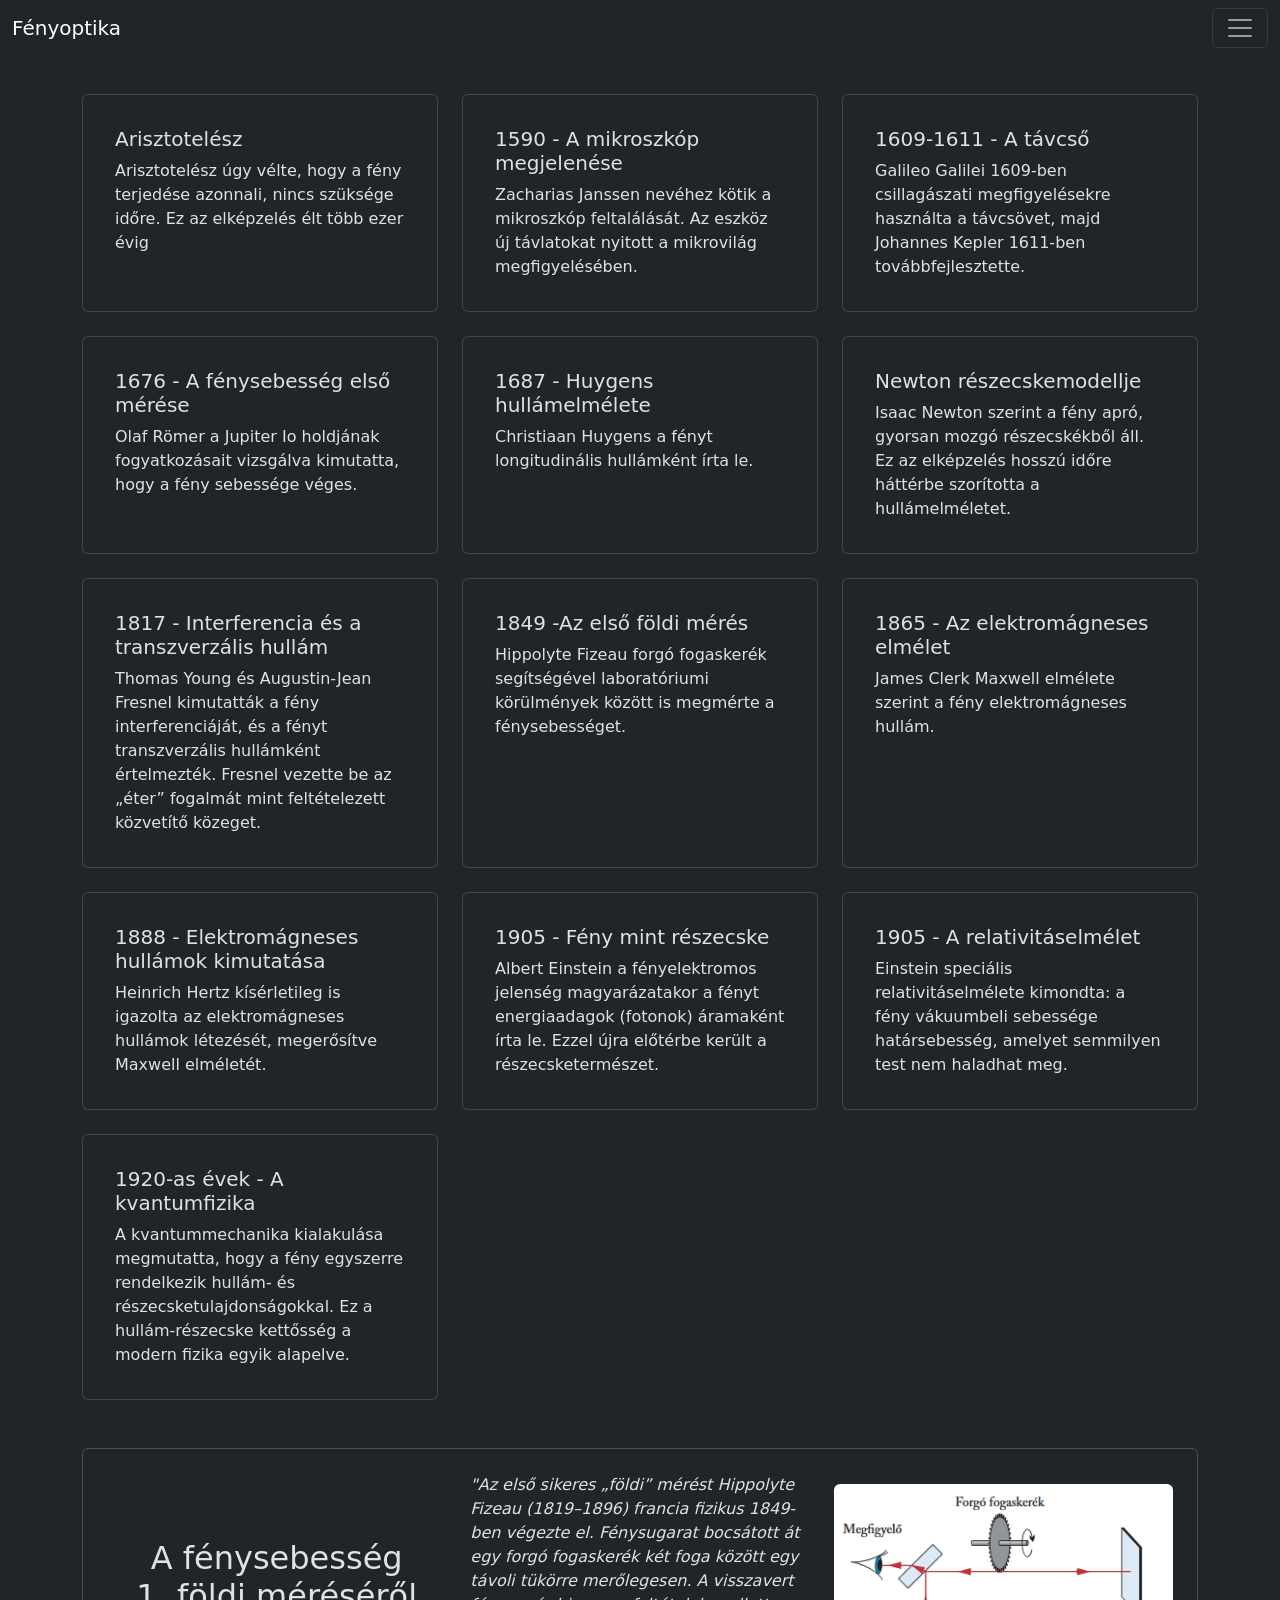
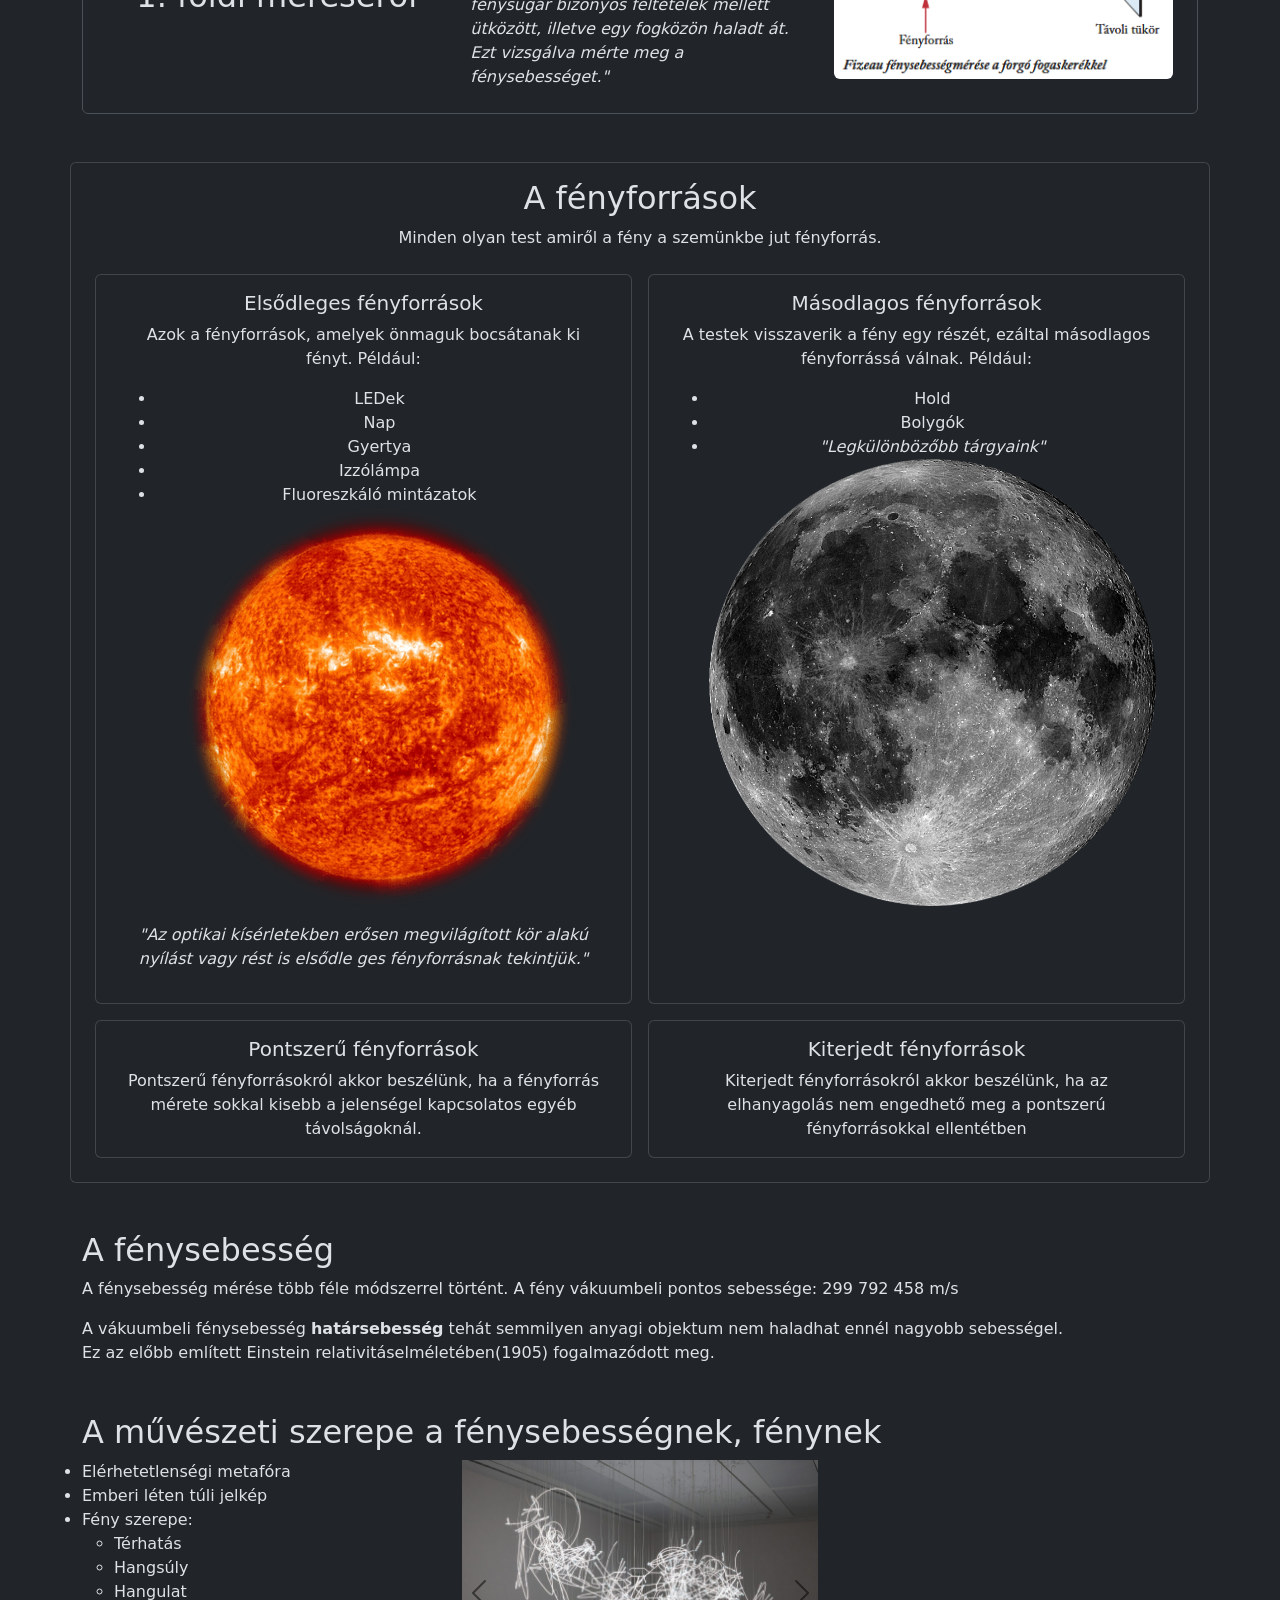
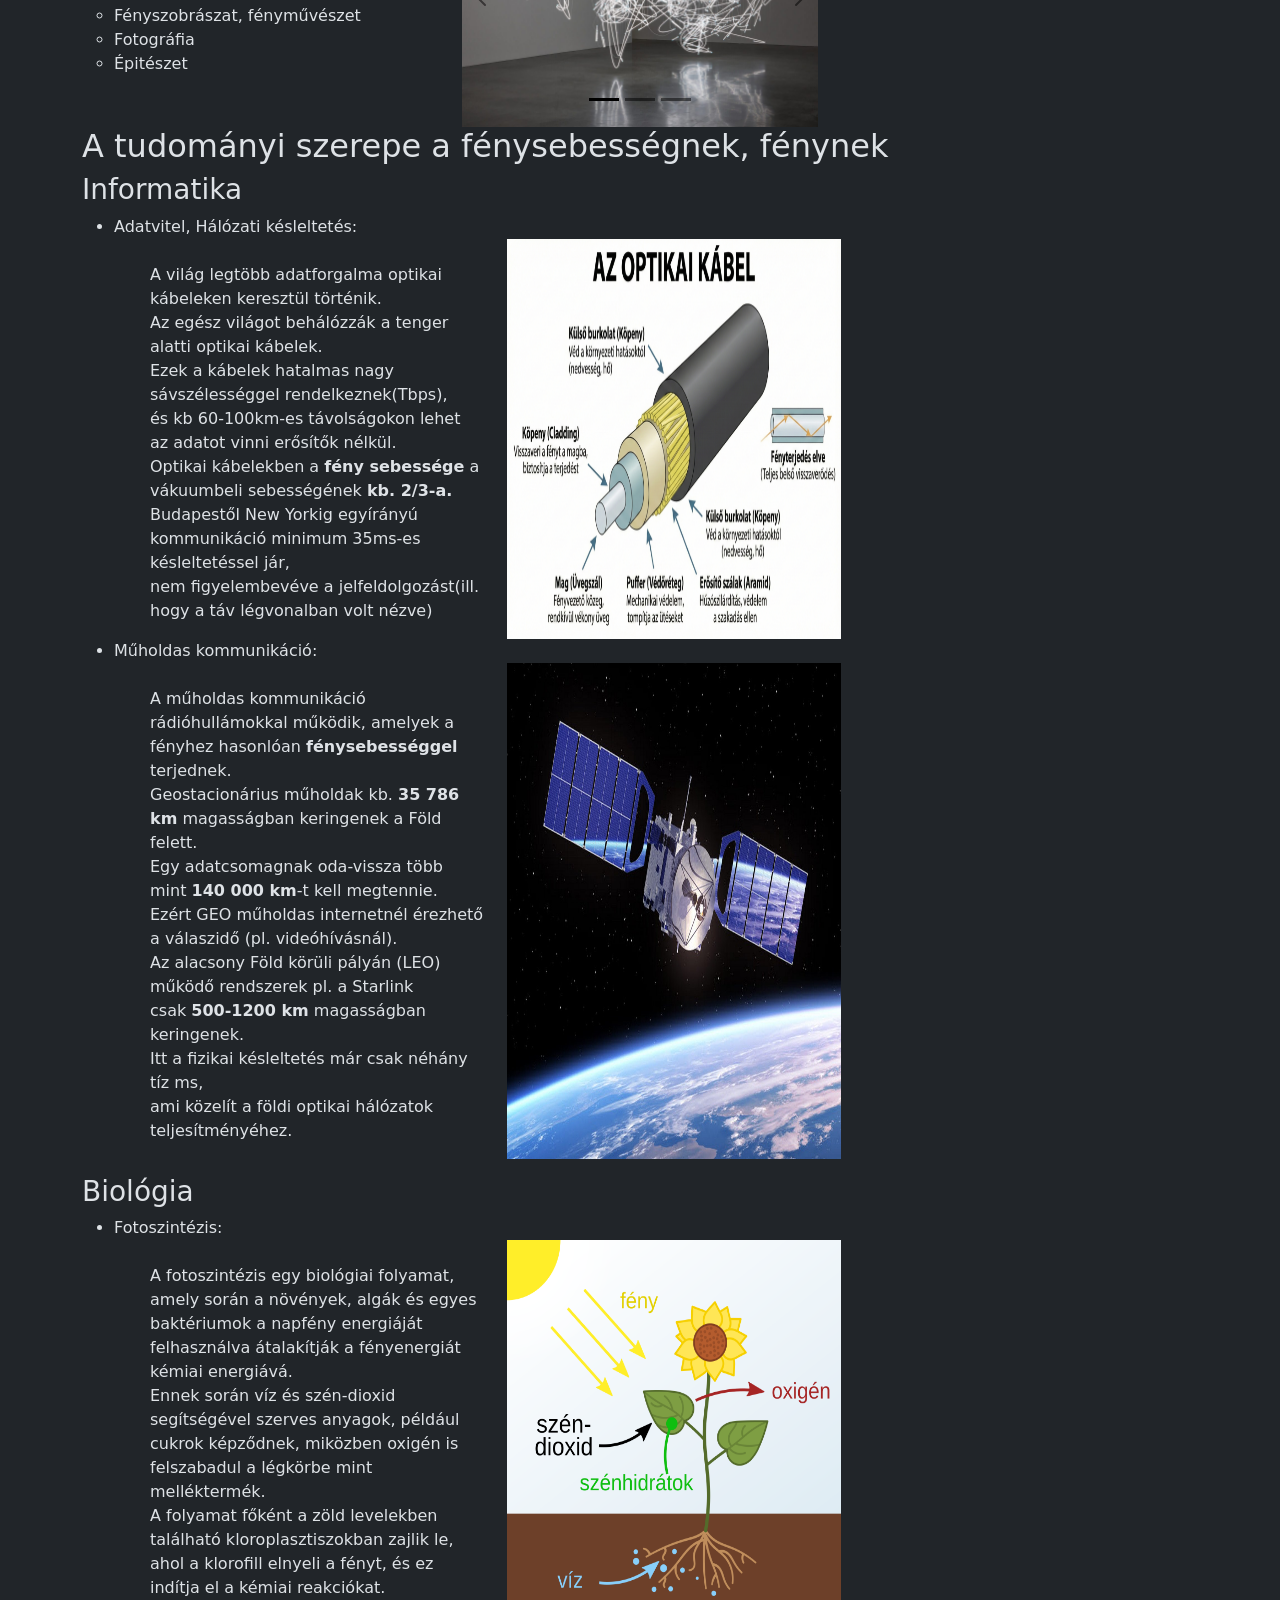
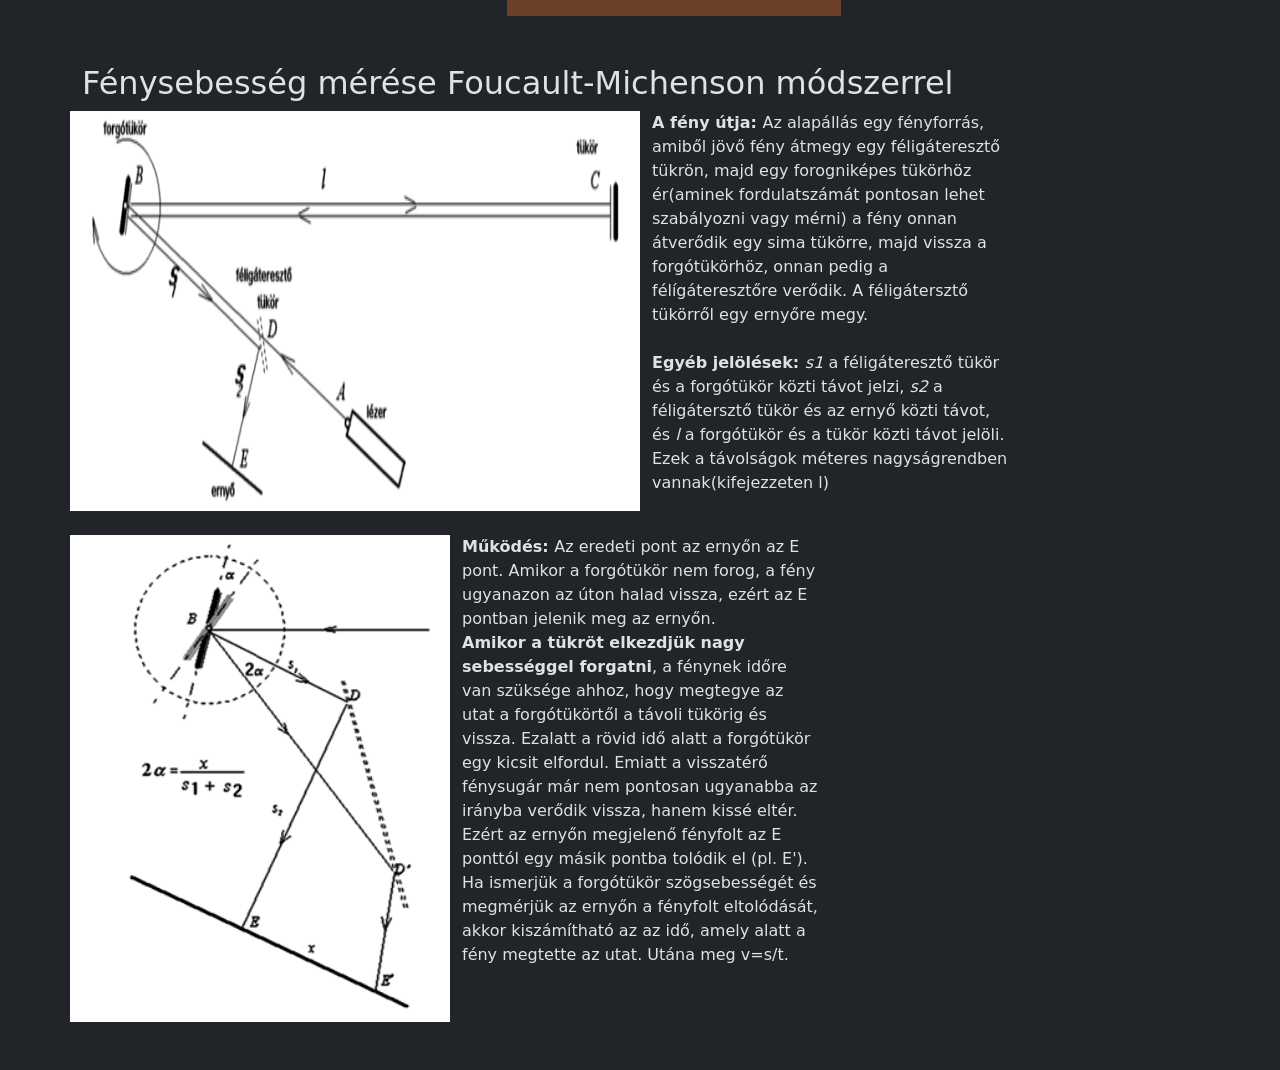
==== commit bb96eb1b: "kiserlet" ====
--- a/index.html
+++ b/index.html
@@ -41,11 +41,18 @@
               <li class="nav-item m-2 p-2 border rounded-2">
                 <a class="nav-link" href="#muveszet_tudomany">Művészetek, Tudomány</a>
               </li>
+                            <li class="nav-item m-2 p-2 border rounded-2">
+                <a class="nav-link" href="#kiserlet">Kisérlet</a>
+              </li>
               <li class="nav-item m-2 p-2 border rounded-2">
                 <a class="nav-link" href="./forrasok.html">Források</a>
               </li>
               <li class="nav-item m-2 p-2 border rounded-2">
                 <a class="nav-link" href="https://docs.google.com/forms/d/e/1FAIpQLSfnh_zY87YkISg59Ysi9zrz9eTMYHwk6Y75wHYA9SEYA4XOfg/viewform?usp=header">Kérdőív</a>
+              </li>
+                            <li class="nav-item m-2 p-2 border rounded-2">
+                <a class="nav-link" href="https://drive.google.com/drive/folders/1N7f-sXmtoSY8rosQEgJ23RWkJMNqDiKU?usp=sharing">Drive mappa</a>
+                
               </li>
             </ul>
           </div>
@@ -281,6 +288,7 @@
             </div>
           </div>
       </div>
+      <div class="">
       <h2>A tudományi szerepe a fénysebességnek, fénynek</h2>
       <h3>Informatika</h3>
       <ul>
@@ -309,6 +317,17 @@
           </div>
         </li>
       </ul>
+      </div>
+      </section>
+      <section class="mt-5" id="kiserlet">
+        <h2>Fénysebesség mérése Foucault-Michenson módszerrel</h2>
+        <div class="row">
+          <img src="kiserletkepek/a_het8_11.gif" class="bg-white col-12 col-lg-6 img-fluid scale-5" alt="">
+          <p class="col-12 col-lg-4 text-wrap"><b>A fény útja: </b>Az alapállás egy fényforrás, amiből jövő fény átmegy egy féligáteresztő tükrön, majd egy forogniképes tükörhöz ér(aminek fordulatszámát pontosan lehet szabályozni vagy mérni) a fény onnan átverődik egy sima tükörre, majd vissza a forgótükörhöz, onnan pedig a félígáteresztőre verődik. A féligátersztő tükörről egy ernyőre megy.<br><br>
+          <b>Egyéb jelölések: </b><i>s1</i> a féligáteresztő tükör és a forgótükör közti távot jelzi, <i>s2</i> a féligátersztő tükör és az ernyő közti távot, és <i>l</i> a forgótükör és a tükör közti távot jelöli. Ezek a távolságok méteres nagyságrendben vannak(kifejezzeten l)</p>
+          <img src="kiserletkepek/a_het8_6.gif" class="bg-white mt-4 col-12 col-lg-4 img-fluid scale-5" alt="">
+          <p class="col-12 col-lg-4 text-wrap mt-4"><b>Működés: </b>Az eredeti pont az ernyőn az E pont. Amikor a forgótükör nem forog, a fény ugyanazon az úton halad vissza, ezért az E pontban jelenik meg az ernyőn.<br><b>Amikor a tükröt elkezdjük nagy sebességgel forgatni</b>, a fénynek időre van szüksége ahhoz, hogy megtegye az utat a forgótükörtől a távoli tükörig és vissza. Ezalatt a rövid idő alatt a forgótükör egy kicsit elfordul. Emiatt a visszatérő fénysugár már nem pontosan ugyanabba az irányba verődik vissza, hanem kissé eltér. Ezért az ernyőn megjelenő fényfolt az E ponttól egy másik pontba tolódik el (pl. E'). Ha ismerjük a forgótükör szögsebességét és megmérjük az ernyőn a fényfolt eltolódását, akkor kiszámítható az az idő, amely alatt a fény megtette az utat. Utána meg v=s/t.</p>
+        </div>
       </section>
     </div>
   </body>
